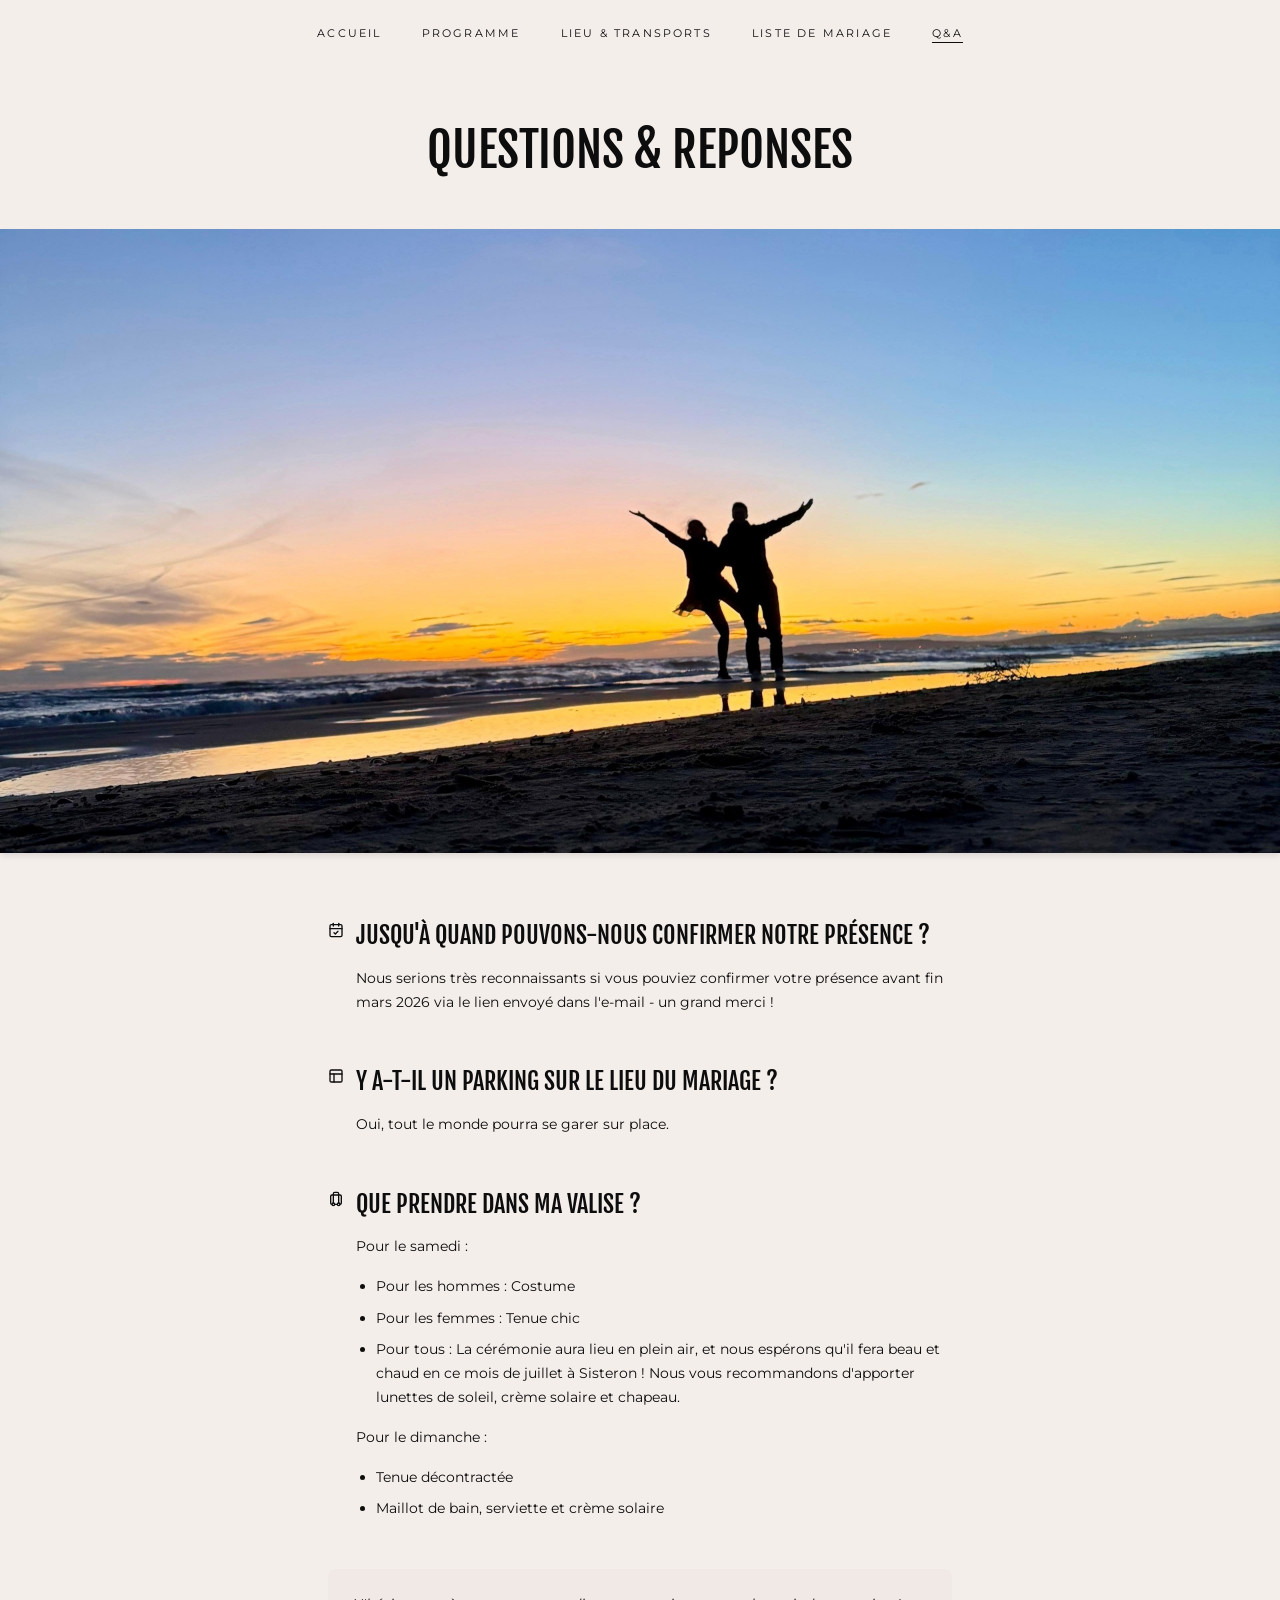
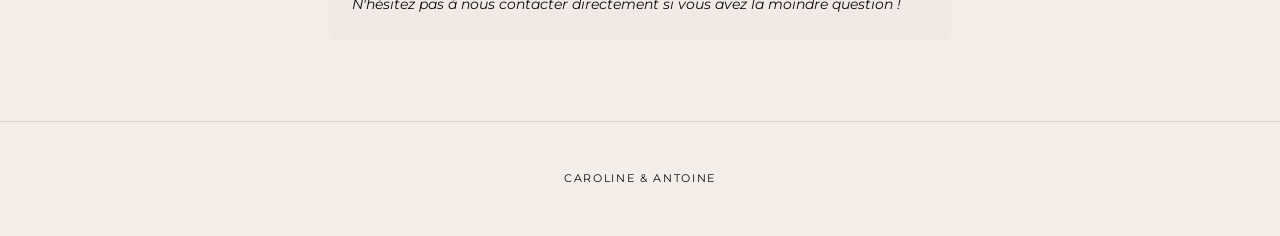
==== faq.html @ 9a9348da "first commit" ====
<!DOCTYPE html>
<html lang="fr">
<head>
  <meta charset="UTF-8">
  <meta name="viewport" content="width=device-width, initial-scale=1.0">
  <title>Q&A - Mariage Caroline & Antoine</title>
  <meta name="description" content="Questions frequentes - Mariage de Caroline & Antoine">
  <link rel="preconnect" href="https://fonts.googleapis.com">
  <link rel="preconnect" href="https://fonts.gstatic.com" crossorigin>
  <link href="https://fonts.googleapis.com/css2?family=Fjalla+One&family=Montserrat:wght@300;400;500&display=swap" rel="stylesheet">
  <link rel="stylesheet" href="styles.css">
</head>
<body>
  <!-- Navigation -->
  <nav class="nav">
    <div class="nav-container">
      <button class="nav-toggle" aria-label="Menu">
        <svg xmlns="http://www.w3.org/2000/svg" width="24" height="24" viewBox="0 0 24 24" fill="none" stroke="currentColor" stroke-width="2" stroke-linecap="round" stroke-linejoin="round">
          <line x1="4" x2="20" y1="12" y2="12"></line>
          <line x1="4" x2="20" y1="6" y2="6"></line>
          <line x1="4" x2="20" y1="18" y2="18"></line>
        </svg>
      </button>
      <ul class="nav-links">
        <li><a href="index.html">Accueil</a></li>
        <li><a href="programme.html">Programme</a></li>
        <li><a href="transports.html">Lieu & Transports</a></li>
        <li><a href="liste-de-mariage.html">Liste de mariage</a></li>
        <li><a href="faq.html" class="active">Q&A</a></li>
      </ul>
    </div>
  </nav>

  <!-- Page Content -->
  <main class="page">
    <h1 class="page-title">Questions & Reponses</h1>
    
    <img src="images/faq-photo.jpg" alt="Caroline & Antoine" class="page-hero-image">
    
    <div class="container">

      <div class="faq-section">
        
        <!-- Question 1 -->
        <div class="faq-item">
          <div class="faq-question">
            <span class="faq-question-icon">
              <svg xmlns="http://www.w3.org/2000/svg" width="16" height="16" viewBox="0 0 24 24" fill="none" stroke="currentColor" stroke-width="2" stroke-linecap="round" stroke-linejoin="round">
                <path d="M8 2v4"></path>
                <path d="M16 2v4"></path>
                <rect width="18" height="18" x="3" y="4" rx="2"></rect>
                <path d="M3 10h18"></path>
                <path d="m9 16 2 2 4-4"></path>
              </svg>
            </span>
            <h3>Jusqu'à quand pouvons-nous confirmer notre présence ?</h3>
          </div>
          <div class="faq-answer">
            <p>Nous serions très reconnaissants si vous pouviez confirmer votre présence avant fin mars 2026 via le lien envoyé dans l'e-mail - un grand merci !</p>
          </div>
        </div>

        <!-- Question 2 -->
        <div class="faq-item">
          <div class="faq-question">
            <span class="faq-question-icon">
              <svg xmlns="http://www.w3.org/2000/svg" width="16" height="16" viewBox="0 0 24 24" fill="none" stroke="currentColor" stroke-width="2" stroke-linecap="round" stroke-linejoin="round">
                <rect width="18" height="18" x="3" y="3" rx="2"></rect>
                <path d="M3 9h18"></path>
                <path d="M9 21V9"></path>
              </svg>
            </span>
            <h3>Y a-t-il un parking sur le lieu du mariage ?</h3>
          </div>
          <div class="faq-answer">
            <p>Oui, tout le monde pourra se garer sur place.</p>
          </div>
        </div>

        <!-- Question 3 -->
        <div class="faq-item">
          <div class="faq-question">
            <span class="faq-question-icon">
              <svg xmlns="http://www.w3.org/2000/svg" width="16" height="16" viewBox="0 0 24 24" fill="none" stroke="currentColor" stroke-width="2" stroke-linecap="round" stroke-linejoin="round">
                <path d="M6 20h0a2 2 0 0 1-2-2V8a2 2 0 0 1 2-2h12a2 2 0 0 1 2 2v10a2 2 0 0 1-2 2h0"></path>
                <path d="M8 18V4a2 2 0 0 1 2-2h4a2 2 0 0 1 2 2v14"></path>
                <path d="M10 20h4"></path>
                <circle cx="16" cy="20" r="2"></circle>
                <circle cx="8" cy="20" r="2"></circle>
              </svg>
            </span>
            <h3>Que prendre dans ma valise ?</h3>
          </div>
          <div class="faq-answer">
            <p><span class="highlight">Pour le samedi :</span></p>
            <ul class="content-list">
              <li>Pour les hommes : Costume</li>
              <li>Pour les femmes : Tenue chic</li>
              <li>Pour tous : La cérémonie aura lieu en plein air, et nous espérons qu'il fera beau et chaud en ce mois de juillet à Sisteron ! Nous vous recommandons d'apporter lunettes de soleil, crème solaire et chapeau.</li>
            </ul>
            <p class="mt-4"><span class="highlight">Pour le dimanche :</span></p>
            <ul class="content-list">
              <li>Tenue décontractée</li>
              <li>Maillot de bain, serviette et crème solaire</li>
            </ul>
          </div>
        </div>

      </div>

      <div class="note-box">
        <p>N'hésitez pas à nous contacter directement si vous avez la moindre question !</p>
      </div>

    </div>
  </main>

  <!-- Footer -->
  <footer class="footer">
    <p>Caroline & Antoine</p>
  </footer>

  <script src="script.js"></script>
</body>
</html>
---- styles.css ----
/* Fonts import - exact fonts from original */
@import url('https://fonts.googleapis.com/css2?family=Fjalla+One&family=Montserrat:wght@300;400;500&display=swap');

/* Reset and base styles */
*, *::before, *::after {
  box-sizing: border-box;
  margin: 0;
  padding: 0;
}

:root {
  /* Exact color palette from original */
  --background: hsl(18, 30%, 94%);
  --foreground: hsl(0, 0%, 5%);
  --card: hsl(18, 25%, 96%);
  --card-foreground: hsl(0, 0%, 5%);
  --primary: hsl(0, 0%, 10%);
  --primary-foreground: hsl(40, 33%, 96%);
  --secondary: hsl(18, 20%, 90%);
  --secondary-foreground: hsl(0, 0%, 5%);
  --muted: hsl(18, 15%, 88%);
  --muted-foreground: hsl(0, 0%, 5%);
  --accent: hsl(150, 18%, 60%);
  --accent-foreground: hsl(25, 15%, 20%);
  --border: hsl(18, 15%, 84%);
  --ring: hsl(150, 18%, 60%);
  --radius: 0.5rem;
  
  /* Custom wedding colors */
  --champagne: hsl(35, 40%, 78%);
  --sage: hsl(150, 18%, 60%);
  --sage-light: hsl(150, 15%, 78%);
  --dusty-rose: hsl(350, 25%, 72%);
  --ivory: hsl(18, 30%, 94%);
  --bronze: hsl(25, 30%, 35%);
  --cream: hsl(18, 25%, 92%);
  --blush: hsl(350, 30%, 92%);
  --gold: hsl(38, 45%, 62%);
  --gold-light: hsl(38, 35%, 78%);
  --warm-brown: hsl(25, 15%, 25%);
  --terracotta: hsl(16, 30%, 58%);
  
  /* Fonts */
  --font-heading: 'Fjalla One', sans-serif;
  --font-body: 'Montserrat', sans-serif;
}

html {
  scroll-behavior: smooth;
}

body {
  font-family: var(--font-body);
  font-weight: 400;
  color: var(--foreground);
  background-color: var(--background);
  line-height: 1.6;
  -webkit-font-smoothing: antialiased;
}

/* Typography */
h1, h2, h3 {
  font-family: var(--font-heading);
  font-weight: 400;
  color: var(--foreground);
}

p {
  margin-bottom: 0;
}

a {
  color: var(--foreground);
  text-decoration: none;
  transition: all 0.3s ease;
}

/* Navigation - exact styling */
.nav {
  position: fixed;
  top: 0;
  left: 0;
  right: 0;
  z-index: 50;
  background: hsla(18, 30%, 94%, 0.9);
  backdrop-filter: blur(24px);
  -webkit-backdrop-filter: blur(24px);
}

.nav-container {
  max-width: 100%;
  margin: 0 auto;
  display: flex;
  align-items: center;
  justify-content: center;
  height: 4rem;
  padding: 0 1rem;
}

.nav-links {
  display: flex;
  align-items: center;
  gap: 2.5rem;
  list-style: none;
}

.nav-links a {
  font-family: var(--font-body);
  font-size: 11px;
  font-weight: 400;
  letter-spacing: 0.2em;
  text-transform: uppercase;
  color: var(--foreground);
  padding-bottom: 2px;
  border-bottom: 1px solid transparent;
  transition: border-color 0.3s ease;
}

.nav-links a:hover,
.nav-links a.active {
  border-bottom-color: var(--foreground);
}

.nav-toggle {
  display: none;
  position: absolute;
  right: 1rem;
  background: none;
  border: none;
  cursor: pointer;
  padding: 0.5rem;
  color: var(--foreground);
}

.nav-toggle svg {
  width: 24px;
  height: 24px;
}

/* Hero Section - exact layout */
.hero {
  min-height: 100vh;
  display: flex;
  flex-direction: column;
  align-items: center;
  justify-content: flex-start;
  padding-top: 8rem;
  background-color: var(--background);
}

.hero-content {
  display: flex;
  flex-direction: column;
  align-items: center;
  max-width: 42rem;
  padding: 0 1.5rem;
  text-align: center;
}

.hero h1 {
  font-family: var(--font-heading);
  font-size: 2.25rem;
  font-weight: 400;
  color: var(--foreground);
  margin-bottom: 2rem;
  line-height: 0.9;
  text-align: center;
}

.hero h1 .ampersand {
  font-size: 0.7em;
  display: inline;
  margin: 0 0.1em;
}

.hero-divider {
  width: 6rem;
  height: 1px;
  background: hsla(0, 0%, 5%, 0.2);
  margin: 0 auto 2rem;
}

.hero-subtitle {
  font-family: var(--font-heading);
  font-size: 1.875rem;
  font-weight: 400;
  color: var(--foreground);
  margin-bottom: 1.5rem;
  text-align: center;
  text-transform: uppercase;
}

.hero-info {
  font-family: var(--font-body);
  font-size: 11px;
  font-weight: 400;
  letter-spacing: 0.2em;
  text-transform: uppercase;
  text-align: center;
  margin-bottom: 2.5rem;
  line-height: 2;
}

.hero-image {
  width: 100vw;
  margin-bottom: 2.5rem;
  object-fit: cover;
  object-position: bottom;
  box-shadow: 0 10px 15px -3px rgba(0, 0, 0, 0.1);
}

/* Countdown - exact styling */
.countdown {
  padding: 2rem 0;
  background: var(--background);
}

.countdown-inner {
  display: flex;
  gap: 2rem;
  justify-content: center;
}

.countdown-item {
  display: flex;
  flex-direction: column;
  align-items: center;
}

.countdown-value {
  font-family: var(--font-heading);
  font-size: 1.875rem;
  font-weight: 400;
  color: var(--foreground);
  font-variant-numeric: tabular-nums;
  line-height: 1;
}

.countdown-label {
  font-family: var(--font-body);
  font-size: 9px;
  font-weight: 400;
  letter-spacing: 0.2em;
  text-transform: uppercase;
  color: var(--muted-foreground);
  margin-top: 0.5rem;
}

/* Page layout */
.page {
  padding-top: 7rem;
  padding-bottom: 5rem;
  min-height: 100vh;
  background: var(--background);
}

.container {
  max-width: 42rem;
  margin: 0 auto;
  padding: 0 1.5rem;
}

/* Page hero image */
.page-hero-image {
  width: 100vw;
  margin-bottom: 3.5rem;
  object-fit: cover;
  object-position: center;
  box-shadow: 0 4px 6px -1px rgba(0, 0, 0, 0.1);
}

/* Section headers */
.section-title {
  font-family: var(--font-heading);
  font-size: 2.25rem;
  font-weight: 400;
  color: var(--foreground);
  margin-bottom: 1rem;
  text-align: center;
  text-transform: uppercase;
}

.page-title {
  font-family: var(--font-heading);
  font-size: 2.5rem;
  font-weight: 400;
  color: var(--foreground);
  text-align: center;
  text-transform: uppercase;
  padding: 0 1.5rem;
  margin-bottom: 2.5rem;
}

@media (min-width: 768px) {
  .page-title {
    font-size: 3rem;
  }
}

.section-intro {
  color: var(--muted-foreground);
  font-size: 0.875rem;
  line-height: 1.7;
  margin-bottom: 2.5rem;
  max-width: 28rem;
  margin-left: auto;
  margin-right: auto;
  text-align: center;
}

/* Content sections */
.content-section {
  margin-bottom: 3rem;
}

.content-section-header {
  display: flex;
  align-items: flex-start;
  gap: 0.75rem;
  margin-bottom: 1rem;
}

.content-section-icon {
  margin-top: 0.25rem;
  flex-shrink: 0;
  color: var(--muted-foreground);
}

.content-section-icon svg {
  width: 1rem;
  height: 1rem;
}

.content-section h2 {
  font-family: var(--font-heading);
  font-size: 1.5rem;
  font-weight: 400;
  color: var(--foreground);
  text-transform: uppercase;
}

.content-section-body {
  margin-left: 2rem;
}

.content-section p {
  color: var(--muted-foreground);
  font-size: 0.875rem;
  line-height: 1.7;
  margin-bottom: 0.75rem;
}

.content-section p:last-child {
  margin-bottom: 0;
}

.content-section .highlight {
  color: var(--foreground);
  font-weight: 500;
}

/* Lists */
.content-list {
  list-style: disc;
  padding-left: 1.25rem;
  margin-top: 0.5rem;
  color: var(--muted-foreground);
  font-size: 0.875rem;
  line-height: 1.7;
}

.content-list li {
  margin-bottom: 0.5rem;
}

/* Links */
.text-link {
  color: var(--foreground);
  text-decoration: underline;
  text-underline-offset: 4px;
  text-decoration-color: var(--border);
  font-size: 0.875rem;
  transition: text-decoration-color 0.3s ease;
}

.text-link:hover {
  text-decoration-color: var(--foreground);
}

.cta-link {
  display: inline-flex;
  align-items: center;
  gap: 0.5rem;
  font-family: var(--font-body);
  font-size: 11px;
  font-weight: 400;
  letter-spacing: 0.2em;
  text-transform: uppercase;
  color: var(--foreground);
  border-bottom: 1px solid hsla(0, 0%, 5%, 0.3);
  padding-bottom: 0.25rem;
  transition: border-color 0.3s ease;
}

.cta-link:hover {
  border-color: var(--foreground);
}

/* Tags/badges */
.tag {
  display: inline-block;
  font-family: var(--font-body);
  font-size: 10px;
  font-weight: 400;
  letter-spacing: 0.15em;
  text-transform: uppercase;
  padding: 0.125rem 0.5rem;
  margin-bottom: 0.25rem;
}

.tag-recommended {
  display: inline-block;
  background: transparent;
  color: var(--foreground);
  border: 1px solid var(--foreground);
  border-radius: 3px;
  margin-left: 0;
  margin-top: 0.25rem;
  margin-bottom: 0.5rem;
  padding: 0.125rem 0.625rem;
}

.subtitle {
  display: block;
  font-family: var(--font-body);
  font-size: 10px;
  font-weight: 400;
  letter-spacing: 0.15em;
  text-transform: uppercase;
  color: var(--muted-foreground);
  font-style: italic;
  margin-bottom: 0.75rem;
}

/* Transport grid */
.transport-grid {
  display: grid;
  gap: 2rem;
}

@media (min-width: 640px) {
  .transport-grid {
    grid-template-columns: repeat(3, 1fr);
  }
}

.transport-option {
  display: flex;
  flex-direction: column;
}

.transport-option .content-list {
  margin-top: 1rem;
}

.tag-filled {
  display: inline-block;
  background: hsl(0, 0%, 45%);
  color: var(--background);
  font-family: var(--font-body);
  font-size: 10px;
  font-weight: 400;
  letter-spacing: 0.15em;
  text-transform: uppercase;
  padding: 0.375rem 0.75rem;
  border-radius: 3px;
  margin-bottom: 0.5rem;
  width: fit-content;
}

.tag-subtitle {
  display: block;
  font-family: var(--font-body);
  font-size: 10px;
  font-weight: 400;
  letter-spacing: 0.15em;
  text-transform: uppercase;
  color: var(--muted-foreground);
  font-style: italic;
  margin-bottom: 0.5rem;
}

/* FAQ Section */
.faq-section {
  margin-bottom: 3rem;
}

.faq-item {
  margin-bottom: 3rem;
}

.faq-question {
  display: flex;
  align-items: flex-start;
  gap: 0.75rem;
  margin-bottom: 0.75rem;
}

.faq-question-icon {
  margin-top: 0.25rem;
  flex-shrink: 0;
  color: var(--muted-foreground);
}

.faq-question-icon svg {
  width: 1rem;
  height: 1rem;
}

.faq-question h3 {
  font-family: var(--font-heading);
  font-size: 1.5rem;
  font-weight: 400;
  color: var(--foreground);
  text-transform: uppercase;
}

.faq-answer {
  margin-left: 1.75rem;
  color: var(--muted-foreground);
  font-size: 0.875rem;
  line-height: 1.7;
}

.faq-answer p {
  margin-bottom: 1rem;
}

.faq-answer p:last-child {
  margin-bottom: 0;
}

/* Liste de mariage */
.gift-intro {
  text-align: center;
  margin-bottom: 3rem;
}

.gift-intro h2 {
  font-family: var(--font-heading);
  font-size: 1.5rem;
  font-weight: 400;
  color: var(--foreground);
  margin-bottom: 1rem;
}

.gift-headline {
  font-family: var(--font-heading);
  font-size: 1.5rem;
  font-weight: 400;
  color: var(--foreground);
  margin-bottom: 1.5rem;
}

.gift-intro p {
  color: var(--muted-foreground);
  font-size: 0.875rem;
  line-height: 1.7;
  max-width: 28rem;
  margin: 0 auto 1.5rem;
}

/* Divider */
.divider {
  width: 6rem;
  height: 1px;
  background: hsla(0, 0%, 5%, 0.2);
  margin: 2rem auto;
}

/* Note box */
.note-box {
  background: var(--cream);
  padding: 1.5rem;
  border-radius: var(--radius);
  margin-top: 2rem;
  color: var(--muted-foreground);
  font-size: 0.875rem;
  line-height: 1.7;
  font-style: italic;
}

/* Footer */
.footer {
  background: var(--background);
  text-align: center;
  padding: 3rem 1.5rem;
  border-top: 1px solid var(--border);
}

.footer p {
  font-family: var(--font-body);
  font-size: 11px;
  letter-spacing: 0.15em;
  text-transform: uppercase;
  color: var(--muted-foreground);
}

/* Mobile Responsive */
@media (max-width: 768px) {
  .nav-links {
    display: none;
    position: absolute;
    top: 100%;
    left: 0;
    right: 0;
    background: hsla(18, 30%, 94%, 0.95);
    backdrop-filter: blur(24px);
    -webkit-backdrop-filter: blur(24px);
    flex-direction: column;
    padding: 2rem 0;
    gap: 1.25rem;
  }

  .nav-links.active {
    display: flex;
  }

  .nav-toggle {
    display: block;
  }

  .hero {
    padding-top: 8rem;
  }

  .hero h1 {
    font-size: 2.25rem;
  }

  .countdown-inner {
    gap: 2rem;
  }

  .countdown-value {
    font-size: 1.875rem;
  }
}

@media (min-width: 768px) {
  .hero {
    padding-top: 10rem;
  }

  .hero h1 {
    font-size: 3.75rem;
  }

  .hero-subtitle {
    font-size: 2.25rem;
  }

  .countdown-inner {
    gap: 3rem;
  }

  .countdown-value {
    font-size: 2.25rem;
  }
}

@media (min-width: 1024px) {
  .hero h1 {
    font-size: 4.5rem;
  }
}

/* Utilities */
.text-center {
  text-align: center;
}

.mt-2 {
  margin-top: 0.5rem;
}

.mt-4 {
  margin-top: 1rem;
}

.mt-8 {
  margin-top: 2rem;
}

.mb-4 {
  margin-bottom: 1rem;
}

.mb-8 {
  margin-bottom: 2rem;
}

.space-y-3 > * + * {
  margin-top: 0.75rem;
}

.space-y-4 > * + * {
  margin-top: 1rem;
}
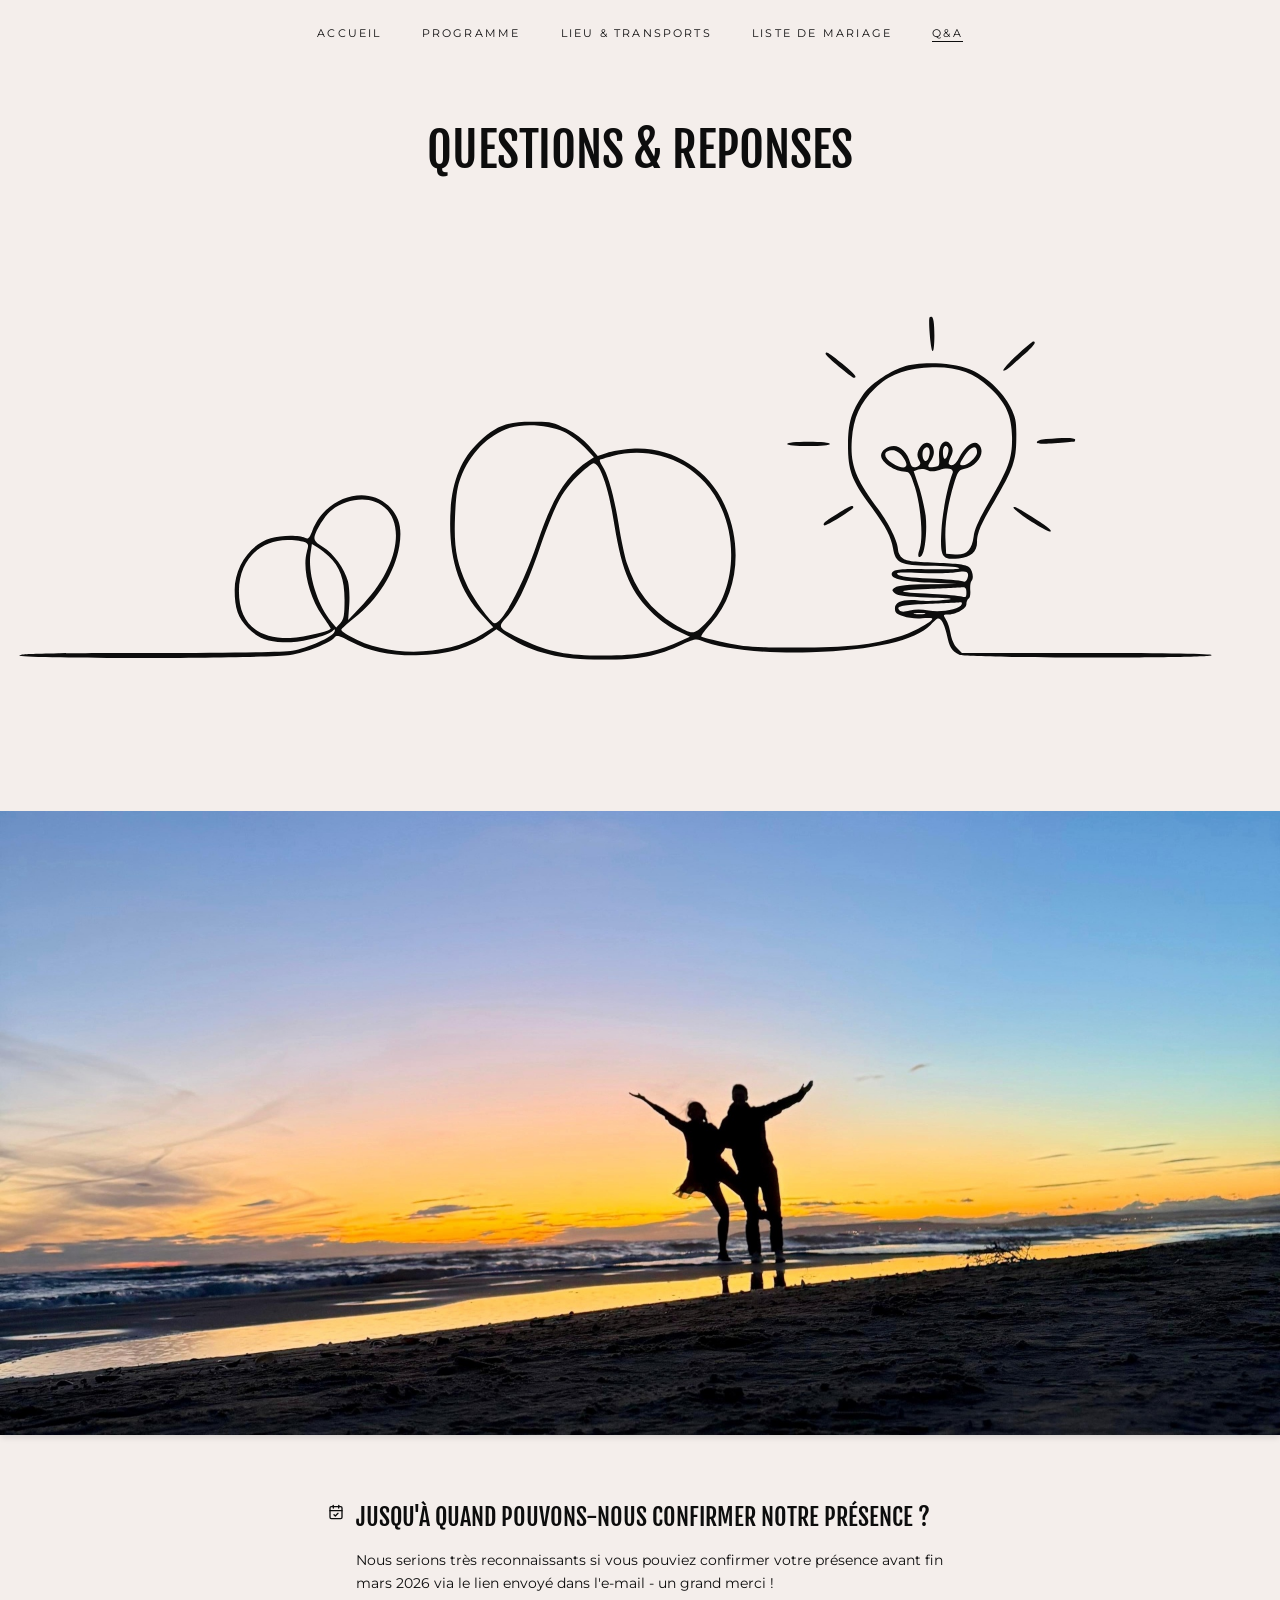
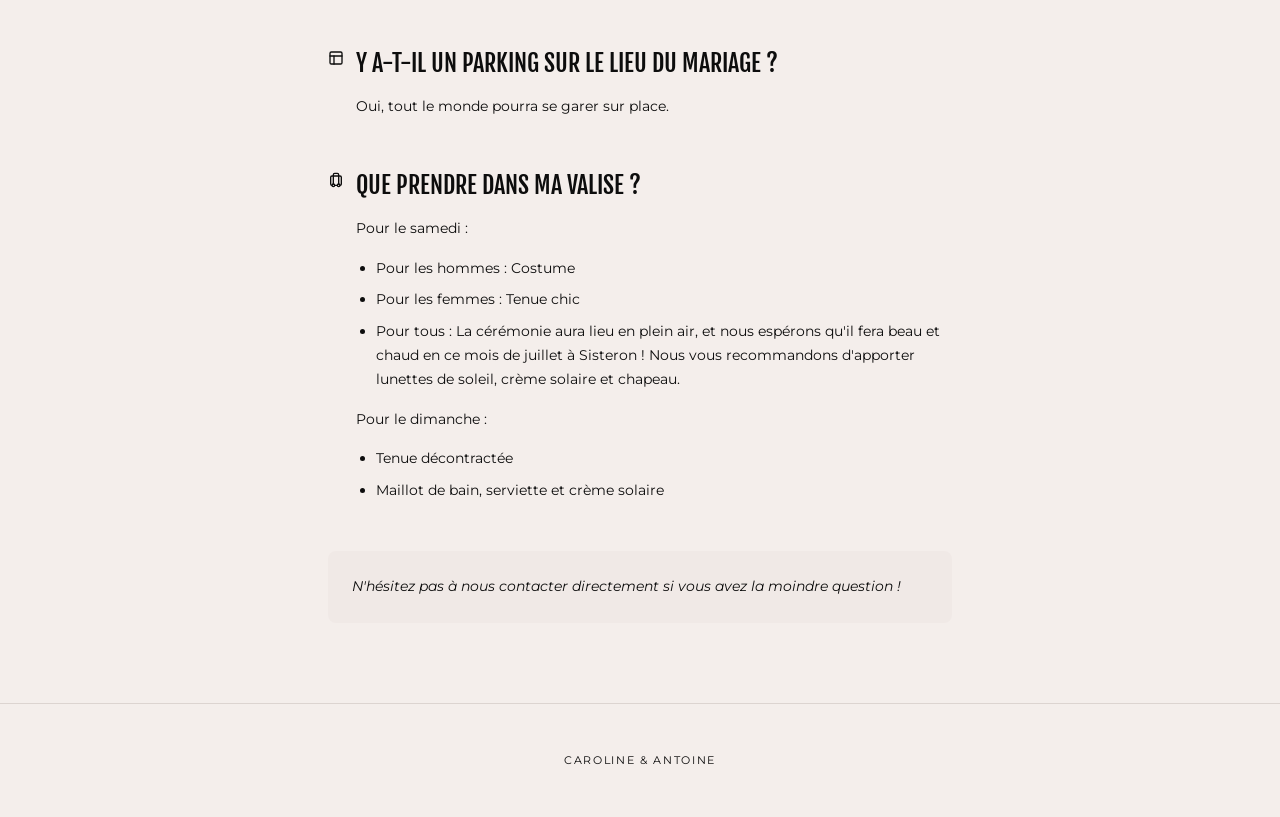
==== commit a7fb5c00: "Add decorative SVG illustrations to all pages with full-width reveal animation - Add custom SVG line" ====
--- a/faq.html
+++ b/faq.html
@@ -5,6 +5,7 @@
   <meta name="viewport" content="width=device-width, initial-scale=1.0">
   <title>Q&A - Mariage Caroline & Antoine</title>
   <meta name="description" content="Questions frequentes - Mariage de Caroline & Antoine">
+  <link rel="icon" type="image/svg+xml" href="favicon.svg">
   <link rel="preconnect" href="https://fonts.googleapis.com">
   <link rel="preconnect" href="https://fonts.gstatic.com" crossorigin>
   <link href="https://fonts.googleapis.com/css2?family=Fjalla+One&family=Montserrat:wght@300;400;500&display=swap" rel="stylesheet">
@@ -34,6 +35,22 @@
   <!-- Page Content -->
   <main class="page">
     <h1 class="page-title">Questions & Reponses</h1>
+    
+    <!-- Rings Line Animation -->
+    <div class="decorative-line-container">
+      <svg xmlns="http://www.w3.org/2000/svg" viewBox="0 0 600.000000 269.000000" preserveAspectRatio="none">
+        <g transform="translate(0.000000,269.000000) scale(0.100000,-0.100000)" fill="currentColor" stroke="none">
+          <path d="M4358 2164 c-8 -8 4 -148 13 -158 5 -6 9 24 9 71 0 73 -7 102 -22 87z"/>
+          <path d="M4765 1985 c-38 -35 -66 -67 -62 -71 4 -4 24 8 45 28 20 19 52 48 70 63 30 27 41 45 25 45 -5 -1 -39 -30 -78 -65z"/>
+          <path d="M3870 1992 c0 -9 123 -112 134 -112 18 0 -1 22 -58 68 -64 52 -76 59 -76 44z"/>
+          <path d="M4232 1931 c-70 -24 -154 -83 -186 -129 -56 -82 -70 -130 -71 -237 0 -120 17 -165 106 -286 70 -94 96 -144 105 -198 11 -69 36 -81 173 -82 64 0 125 -5 136 -10 13 -6 -35 -8 -137 -6 -148 4 -178 -1 -178 -25 0 -20 56 -33 175 -38 l130 -7 -136 -1 c-93 -1 -141 -6 -153 -15 -17 -12 -17 -14 0 -28 12 -10 55 -15 153 -19 124 -5 130 -6 72 -12 -35 -5 -86 -5 -115 -2 -71 7 -111 -6 -111 -37 0 -19 8 -27 40 -37 22 -8 61 -12 88 -9 26 2 47 1 47 -2 0 -14 -89 -63 -150 -82 -133 -41 -243 -53 -485 -53 -203 0 -242 2 -334 22 -58 13 -109 25 -113 28 -5 3 16 32 46 64 125 135 150 364 62 555 -79 171 -252 275 -436 262 -41 -3 -94 -12 -116 -19 l-42 -15 -41 48 c-27 31 -64 59 -108 81 -63 31 -75 33 -163 32 -115 0 -165 -19 -244 -94 -94 -89 -136 -207 -136 -385 0 -181 48 -317 150 -428 l52 -56 -48 -31 c-168 -106 -448 -113 -621 -13 -24 13 -43 27 -43 32 0 4 27 29 59 54 112 86 192 215 213 339 14 85 -1 141 -52 189 -106 101 -297 38 -356 -118 -14 -36 -19 -41 -35 -33 -24 14 -113 13 -160 -2 -96 -28 -169 -134 -169 -243 0 -87 16 -131 63 -179 49 -49 99 -66 189 -66 64 0 178 29 207 53 11 10 13 9 9 -3 -8 -24 -128 -78 -198 -89 -40 -7 -300 -11 -672 -11 -480 0 -608 -3 -608 -12 0 -17 1157 -14 1270 3 74 11 186 55 209 83 9 11 22 8 74 -20 87 -46 180 -66 307 -65 145 1 257 34 350 103 l27 19 45 -30 c118 -80 258 -114 458 -113 163 0 257 19 367 72 49 24 66 28 85 20 98 -41 306 -64 518 -57 294 10 492 55 562 128 33 35 37 36 51 21 8 -9 20 -41 26 -70 12 -56 21 -71 58 -90 28 -16 1183 -17 1183 -2 0 7 -202 10 -585 10 l-586 0 -23 23 c-13 13 -26 42 -30 67 -4 25 -14 55 -22 67 -13 21 -13 23 6 23 39 0 90 28 90 49 0 11 5 23 11 26 6 4 9 22 7 40 -1 19 1 37 5 41 13 13 7 51 -10 66 -14 12 -52 17 -156 21 -113 4 -141 8 -157 22 -11 10 -20 26 -20 36 0 39 -41 123 -92 192 -109 146 -133 209 -125 328 7 101 39 173 108 239 67 64 137 91 251 98 126 7 207 -20 286 -93 77 -71 105 -132 106 -235 1 -96 -16 -144 -104 -295 -50 -86 -72 -134 -76 -169 -9 -65 -33 -88 -87 -84 l-42 3 -3 65 c-4 73 10 164 39 261 17 58 23 67 47 72 67 13 107 84 67 117 -21 18 -63 -13 -88 -63 -17 -34 -35 -45 -49 -31 -3 3 1 18 9 34 11 22 11 34 3 50 -25 46 -63 12 -58 -52 3 -40 1 -43 -24 -46 -32 -4 -34 0 -12 33 33 50 -12 109 -48 65 -20 -25 -23 -47 -8 -70 6 -9 5 -17 -3 -22 -21 -14 -35 -9 -41 15 -10 42 -45 77 -76 77 -30 0 -60 -22 -60 -44 0 -32 66 -76 114 -76 19 0 26 -11 46 -77 27 -89 38 -235 21 -285 -12 -33 -7 -48 9 -32 16 16 27 120 19 187 -5 36 -19 98 -32 137 l-24 72 21 8 c12 4 31 3 44 -3 16 -8 32 -7 56 1 39 14 70 6 61 -16 -24 -62 -47 -183 -52 -267 -7 -125 2 -140 81 -132 57 5 86 31 86 77 0 42 18 85 80 189 90 153 103 192 104 296 1 79 -2 97 -27 147 -36 73 -119 150 -195 179 -80 31 -235 36 -310 10z m-1589 -304 c30 -15 74 -48 98 -74 l43 -46 -25 -16 c-103 -67 -169 -172 -239 -381 -65 -195 -163 -380 -201 -380 -17 0 -101 115 -130 178 -49 104 -62 180 -56 322 4 93 10 139 26 180 44 116 129 202 232 236 69 22 185 13 252 -19z m1713 -111 c-3 -14 -10 -26 -16 -26 -15 0 -22 40 -9 56 17 21 33 2 25 -30z m88 36 c7 -12 -5 -52 -15 -52 -5 0 -9 14 -9 30 0 28 13 40 24 22z m136 -22 c0 -20 -44 -60 -66 -60 -18 0 -18 5 3 38 32 52 63 63 63 22z m-351 -16 c41 -53 15 -72 -46 -34 -46 28 -44 60 3 60 12 0 32 -12 43 -26z m-1134 1 c85 -22 150 -61 208 -125 165 -180 166 -499 2 -663 -55 -53 -56 -53 -144 -2 -109 64 -182 159 -224 290 -9 28 -26 108 -37 178 -21 130 -49 233 -77 275 -8 13 -13 25 -11 28 2 2 29 10 59 18 71 19 151 20 224 1z m-282 -67 c29 -64 45 -125 67 -258 37 -225 78 -318 185 -419 30 -29 81 -64 112 -78 l57 -27 -60 -27 c-103 -46 -194 -62 -349 -61 -167 0 -255 17 -370 72 -125 60 -124 59 -81 106 48 52 96 152 156 325 71 202 102 263 176 337 34 34 69 62 77 62 8 0 22 -15 30 -32z m-1056 -149 c151 -57 126 -288 -53 -478 l-72 -76 5 70 c3 39 0 88 -6 111 -16 60 -67 130 -117 161 -36 23 -43 32 -39 51 7 29 46 91 72 115 56 50 147 70 210 46z m-333 -188 c23 -9 24 -12 14 -47 -21 -77 11 -211 72 -298 22 -31 40 -59 40 -61 0 -13 -141 -45 -201 -45 -150 0 -229 76 -229 220 0 140 94 239 227 240 28 0 63 -4 77 -9z m117 -68 c52 -48 74 -109 74 -204 0 -72 -3 -91 -19 -108 l-20 -22 -23 28 c-65 77 -110 224 -98 316 l7 48 27 -17 c14 -9 38 -27 52 -41z m2994 -103 c-5 -15 -12 -19 -23 -14 -10 4 -79 10 -154 13 -93 4 -141 10 -150 19 -11 11 8 12 107 7 66 -3 140 -2 165 3 51 10 65 3 55 -28z m-5 -66 c0 -23 -3 -25 -22 -19 -13 4 -75 9 -138 12 -175 6 -184 17 -20 23 80 3 153 7 163 8 12 1 17 -5 17 -24z m-22 -56 c-8 -23 -98 -40 -155 -29 -34 7 -63 7 -88 0 -26 -7 -41 -7 -48 0 -20 20 5 26 141 32 75 3 141 6 145 7 5 1 7 -4 5 -10z m-175 -45 c-13 -2 -33 -2 -45 0 -13 2 -3 4 22 4 25 0 35 -2 23 -4z"/>
+          <path d="M4903 1593 c-24 -2 -43 -9 -43 -15 0 -7 26 -9 83 -5 45 4 85 7 90 7 4 0 7 5 7 10 0 10 -49 11 -137 3z"/>
+          <path d="M3690 1570 c0 -6 40 -10 100 -10 60 0 100 4 100 10 0 6 -40 10 -100 10 -60 0 -100 -4 -100 -10z"/>
+          <path d="M3924 1242 c-57 -34 -72 -48 -59 -54 8 -4 135 75 135 84 0 14 -14 9 -76 -30z"/>
+          <path d="M4751 1271 c7 -19 167 -122 174 -111 5 8 -29 32 -139 100 -22 13 -37 18 -35 11z"/>
+        </g>
+      </svg>
+    </div>
     
     <img src="images/faq-photo.jpg" alt="Caroline & Antoine" class="page-hero-image">
     
--- a/styles.css
+++ b/styles.css
@@ -56,6 +56,10 @@
   background-color: var(--background);
   line-height: 1.6;
   -webkit-font-smoothing: antialiased;
+  /* Subtle paper texture */
+  background-image: url("data:image/svg+xml,%3Csvg viewBox='0 0 200 200' xmlns='http://www.w3.org/2000/svg'%3E%3Cfilter id='noiseFilter'%3E%3CfeTurbulence type='fractalNoise' baseFrequency='0.9' numOctaves='4' stitchTiles='stitch'/%3E%3C/filter%3E%3Crect width='100%25' height='100%25' filter='url(%23noiseFilter)'/%3E%3C/svg%3E");
+  background-blend-mode: overlay;
+  background-size: 200px 200px;
 }
 
 /* Typography */
@@ -288,7 +292,7 @@
   text-align: center;
   text-transform: uppercase;
   padding: 0 1.5rem;
-  margin-bottom: 2.5rem;
+  margin-bottom: 1rem;
 }
 
 @media (min-width: 768px) {
@@ -556,13 +560,20 @@
 
 .gift-headline {
   font-family: var(--font-heading);
-  font-size: 1.5rem;
+  font-size: 1.75rem;
   font-weight: 400;
   color: var(--foreground);
   margin-bottom: 1.5rem;
-}
-
-.gift-intro p {
+  line-height: 1.2;
+}
+
+@media (max-width: 768px) {
+  .gift-headline {
+    font-size: 1.25rem;
+  }
+}
+
+.gift-intro p:not(.gift-headline) {
   color: var(--muted-foreground);
   font-size: 0.875rem;
   line-height: 1.7;
@@ -596,6 +607,21 @@
   text-align: center;
   padding: 3rem 1.5rem;
   border-top: 1px solid var(--border);
+}
+
+.footer-monogram {
+  margin-bottom: 1rem;
+  color: var(--muted-foreground);
+  opacity: 0.8;
+  transition: opacity 0.3s ease;
+}
+
+.footer-monogram:hover {
+  opacity: 1;
+}
+
+.footer-monogram svg {
+  display: inline-block;
 }
 
 .footer p {
@@ -707,3 +733,324 @@
 .space-y-4 > * + * {
   margin-top: 1rem;
 }
+
+/* ================================
+   ELEGANT ANIMATIONS & EFFECTS
+   ================================ */
+
+/* Scroll Reveal Animation */
+.reveal-on-scroll {
+  opacity: 0;
+  transform: translateY(30px);
+  transition: opacity 0.8s ease, transform 0.8s ease;
+}
+
+.reveal-on-scroll.revealed {
+  opacity: 1;
+  transform: translateY(0);
+}
+
+/* Staggered reveal for transport options */
+.transport-option.reveal-on-scroll:nth-child(1) { transition-delay: 0s; }
+.transport-option.reveal-on-scroll:nth-child(2) { transition-delay: 0.15s; }
+.transport-option.reveal-on-scroll:nth-child(3) { transition-delay: 0.3s; }
+
+/* Animated Countdown */
+.countdown-value {
+  transition: transform 0.2s ease, opacity 0.2s ease;
+}
+
+/* Hover Micro-interactions */
+.nav-links a {
+  position: relative;
+  overflow: hidden;
+}
+
+.nav-links a::after {
+  content: '';
+  position: absolute;
+  bottom: 0;
+  left: 0;
+  width: 100%;
+  height: 1px;
+  background: var(--foreground);
+  transform: scaleX(0);
+  transform-origin: right;
+  transition: transform 0.4s cubic-bezier(0.4, 0, 0.2, 1);
+}
+
+.nav-links a:hover::after,
+.nav-links a.active::after {
+  transform: scaleX(1);
+  transform-origin: left;
+}
+
+.nav-links a:hover,
+.nav-links a.active {
+  border-bottom-color: transparent;
+}
+
+/* CTA Link hover effect */
+.cta-link {
+  position: relative;
+  transition: all 0.3s ease;
+}
+
+.cta-link:hover {
+  letter-spacing: 0.25em;
+}
+
+.cta-link svg {
+  transition: transform 0.3s ease;
+}
+
+.cta-link:hover svg {
+  transform: translate(3px, -3px);
+}
+
+/* Text link elegant underline */
+.text-link {
+  position: relative;
+  text-decoration: none;
+  background-image: linear-gradient(var(--foreground), var(--foreground));
+  background-size: 0% 1px;
+  background-position: 0 100%;
+  background-repeat: no-repeat;
+  transition: background-size 0.4s ease;
+}
+
+.text-link:hover {
+  background-size: 100% 1px;
+}
+
+/* Custom Cursor for interactive elements */
+a, button, .cta-link, .nav-links a {
+  cursor: pointer;
+}
+
+/* Floating Petals */
+.petal-container {
+  position: absolute;
+  top: 0;
+  left: 0;
+  width: 100%;
+  height: 100%;
+  overflow: hidden;
+  pointer-events: none;
+  z-index: 1;
+}
+
+.petal {
+  position: absolute;
+  top: -20px;
+  color: var(--dusty-rose);
+  opacity: 0.4;
+  animation: floatDown linear forwards;
+  pointer-events: none;
+}
+
+@keyframes floatDown {
+  0% {
+    transform: translateY(0) rotate(0deg) translateX(0);
+    opacity: 0;
+  }
+  10% {
+    opacity: 0.4;
+  }
+  90% {
+    opacity: 0.4;
+  }
+  100% {
+    transform: translateY(100vh) rotate(360deg) translateX(50px);
+    opacity: 0;
+  }
+}
+
+/* Hero content above petals */
+.hero-content {
+  position: relative;
+  z-index: 2;
+}
+
+.hero-image {
+  position: relative;
+  z-index: 2;
+}
+
+.countdown {
+  position: relative;
+  z-index: 2;
+}
+
+/* Decorative Divider with ornament */
+.divider {
+  position: relative;
+  width: 100%;
+  height: 1px;
+  background: transparent;
+  margin: 2.5rem auto;
+  display: flex;
+  align-items: center;
+  justify-content: center;
+}
+
+.divider::before {
+  content: '✦';
+  font-size: 12px;
+  color: var(--muted-foreground);
+  opacity: 0.5;
+  background: var(--background);
+  padding: 0 1rem;
+}
+
+.divider::after {
+  content: '';
+  position: absolute;
+  top: 50%;
+  left: 0;
+  right: 0;
+  height: 1px;
+  background: linear-gradient(90deg, transparent, hsla(0, 0%, 5%, 0.15), transparent);
+  z-index: -1;
+}
+
+/* Hero divider special style */
+.hero-divider {
+  position: relative;
+  width: 6rem;
+  height: 1px;
+  background: transparent;
+  margin: 0 auto 2rem;
+}
+
+.hero-divider::before {
+  content: '';
+  position: absolute;
+  top: 0;
+  left: 0;
+  right: 0;
+  height: 1px;
+  background: linear-gradient(90deg, transparent, hsla(0, 0%, 5%, 0.3), transparent);
+}
+
+/* Page load animation */
+@keyframes fadeInUp {
+  from {
+    opacity: 0;
+    transform: translateY(20px);
+  }
+  to {
+    opacity: 1;
+    transform: translateY(0);
+  }
+}
+
+.hero-content {
+  animation: fadeInUp 1s ease forwards;
+}
+
+.page-title {
+  animation: fadeInUp 0.8s ease forwards;
+}
+
+.page-hero-image {
+  animation: fadeInUp 0.8s ease 0.2s forwards;
+  opacity: 0;
+}
+
+/* Image hover effect */
+.page-hero-image {
+  transition: transform 0.5s ease;
+}
+
+.page-hero-image:hover {
+  transform: scale(1.01);
+}
+
+/* Note box subtle animation */
+.note-box {
+  transition: transform 0.3s ease, box-shadow 0.3s ease;
+}
+
+.note-box:hover {
+  transform: translateY(-2px);
+  box-shadow: 0 4px 12px rgba(0, 0, 0, 0.05);
+}
+
+/* Mountain Line Animation */
+.mountain-line-container {
+  width: 100%;
+  max-width: 800px;
+  margin: 0 auto 2rem;
+  padding: 0 1.5rem;
+  overflow: hidden;
+  color: var(--muted-foreground);
+  opacity: 0.5;
+}
+
+.mountain-line-container svg {
+  width: 100%;
+  height: auto;
+  display: block;
+}
+
+.mountain-line {
+  stroke-dasharray: 3000;
+  stroke-dashoffset: 3000;
+  animation: drawLine 3s ease-out forwards;
+}
+
+@keyframes drawLine {
+  to {
+    stroke-dashoffset: 0;
+  }
+}
+
+/* Decorative Line (Champagne glasses) */
+.decorative-line-container {
+  width: 100vw;
+  margin: 0 0 2rem;
+  padding: 0;
+  overflow: hidden;
+  color: var(--foreground);
+}
+
+.decorative-line-container svg {
+  width: 100%;
+  height: auto;
+  display: block;
+}
+
+.decorative-line {
+  stroke-dasharray: 4000;
+  stroke-dashoffset: 4000;
+  animation: drawLine 3.5s ease-out forwards;
+}
+
+/* Champagne Glasses (Liste de mariage) */
+.champagne-glasses-container {
+  width: 100%;
+  max-width: 200px;
+  margin: 0 auto 1.5rem;
+  color: var(--muted-foreground);
+  opacity: 0.6;
+}
+
+.champagne-glasses-container svg {
+  width: 100%;
+  height: auto;
+  display: block;
+}
+
+/* Gift reveal animation */
+.decorative-line-container svg g {
+  clip-path: inset(0 100% 0 0);
+  animation: revealLeft 2.5s ease-out forwards;
+}
+
+@keyframes revealLeft {
+  to {
+    clip-path: inset(0 0 0 0);
+  }
+}
+
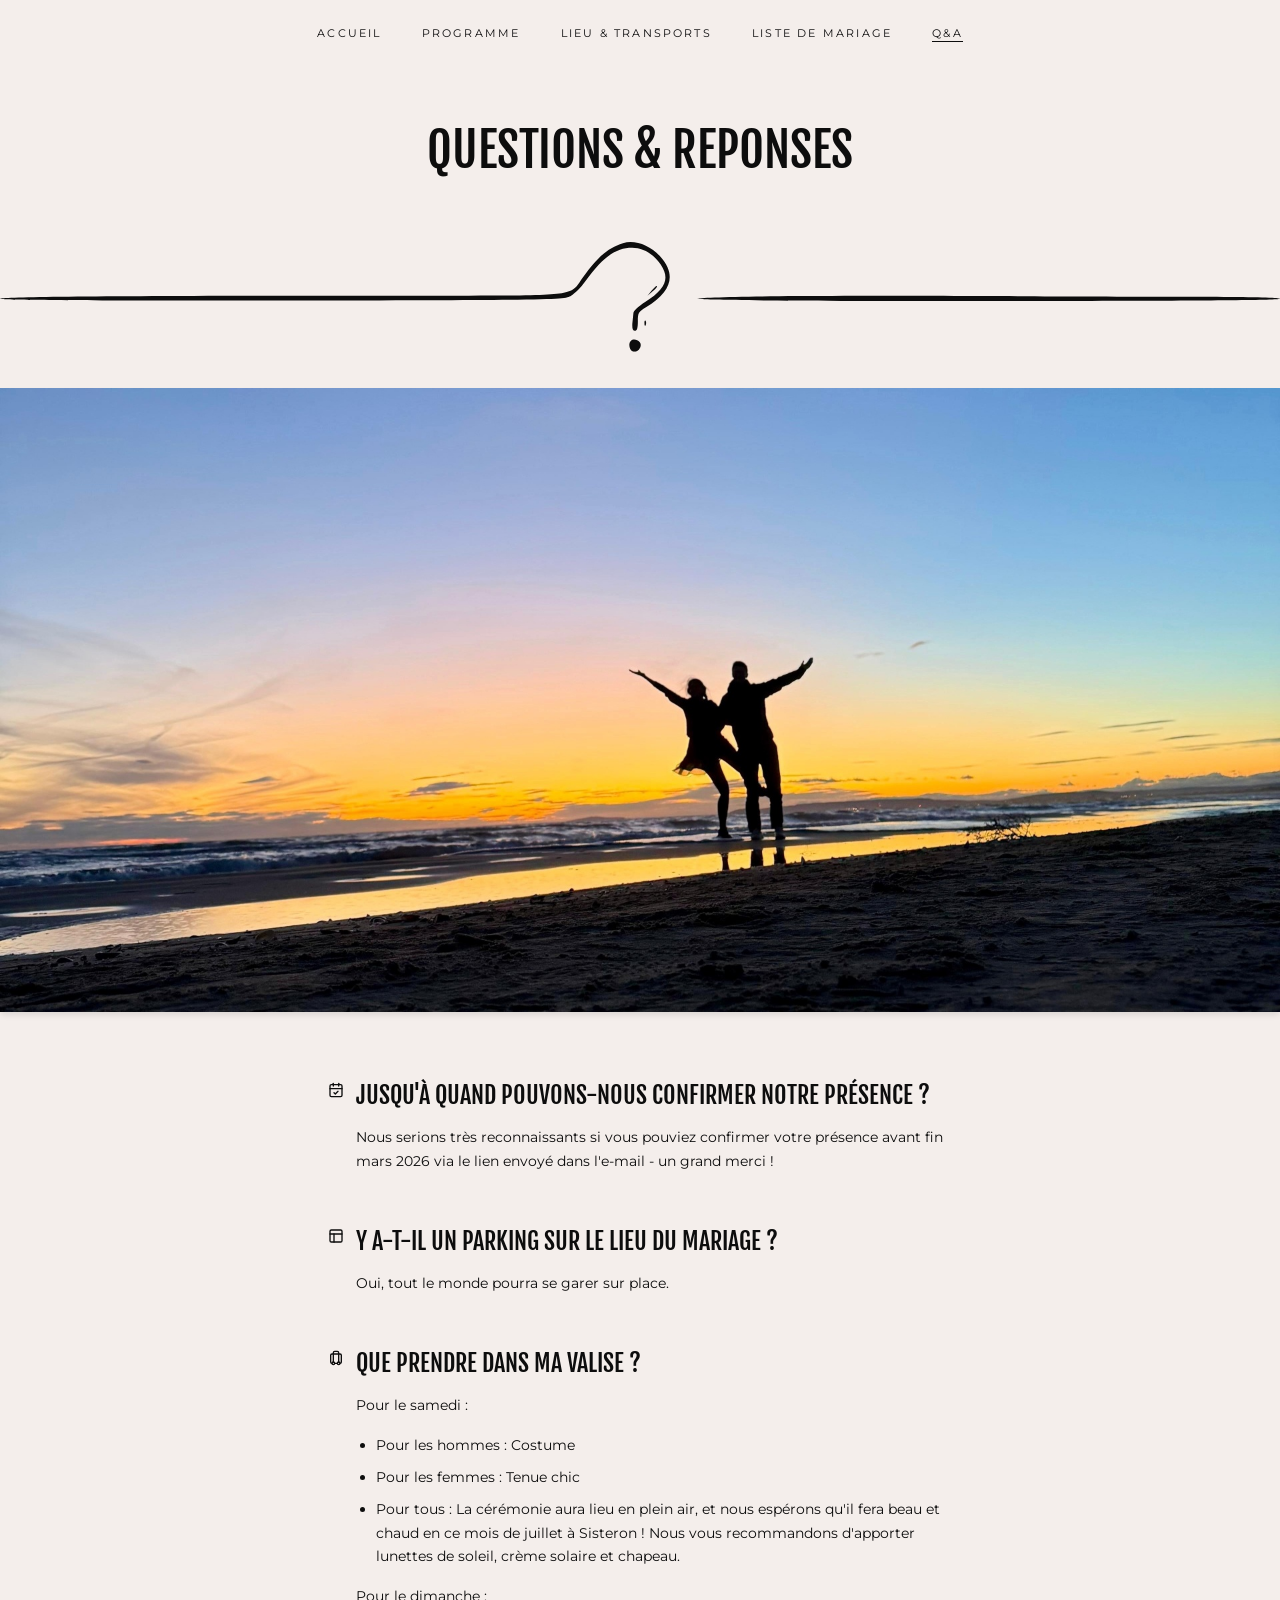
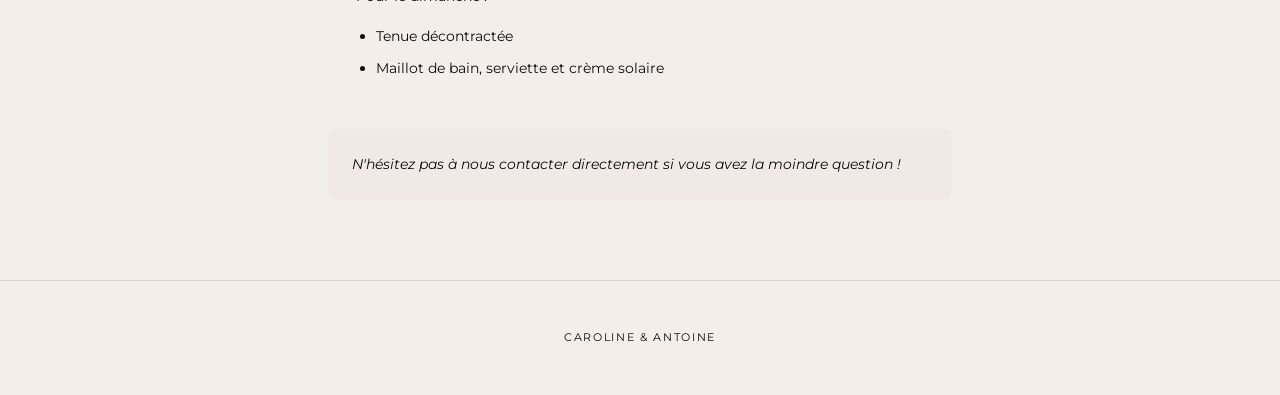
==== commit d0254390: "Update decorative SVG illustrations on all pages with new designs and consistent heights" ====
--- a/faq.html
+++ b/faq.html
@@ -38,16 +38,13 @@
     
     <!-- Rings Line Animation -->
     <div class="decorative-line-container">
-      <svg xmlns="http://www.w3.org/2000/svg" viewBox="0 0 600.000000 269.000000" preserveAspectRatio="none">
-        <g transform="translate(0.000000,269.000000) scale(0.100000,-0.100000)" fill="currentColor" stroke="none">
-          <path d="M4358 2164 c-8 -8 4 -148 13 -158 5 -6 9 24 9 71 0 73 -7 102 -22 87z"/>
-          <path d="M4765 1985 c-38 -35 -66 -67 -62 -71 4 -4 24 8 45 28 20 19 52 48 70 63 30 27 41 45 25 45 -5 -1 -39 -30 -78 -65z"/>
-          <path d="M3870 1992 c0 -9 123 -112 134 -112 18 0 -1 22 -58 68 -64 52 -76 59 -76 44z"/>
-          <path d="M4232 1931 c-70 -24 -154 -83 -186 -129 -56 -82 -70 -130 -71 -237 0 -120 17 -165 106 -286 70 -94 96 -144 105 -198 11 -69 36 -81 173 -82 64 0 125 -5 136 -10 13 -6 -35 -8 -137 -6 -148 4 -178 -1 -178 -25 0 -20 56 -33 175 -38 l130 -7 -136 -1 c-93 -1 -141 -6 -153 -15 -17 -12 -17 -14 0 -28 12 -10 55 -15 153 -19 124 -5 130 -6 72 -12 -35 -5 -86 -5 -115 -2 -71 7 -111 -6 -111 -37 0 -19 8 -27 40 -37 22 -8 61 -12 88 -9 26 2 47 1 47 -2 0 -14 -89 -63 -150 -82 -133 -41 -243 -53 -485 -53 -203 0 -242 2 -334 22 -58 13 -109 25 -113 28 -5 3 16 32 46 64 125 135 150 364 62 555 -79 171 -252 275 -436 262 -41 -3 -94 -12 -116 -19 l-42 -15 -41 48 c-27 31 -64 59 -108 81 -63 31 -75 33 -163 32 -115 0 -165 -19 -244 -94 -94 -89 -136 -207 -136 -385 0 -181 48 -317 150 -428 l52 -56 -48 -31 c-168 -106 -448 -113 -621 -13 -24 13 -43 27 -43 32 0 4 27 29 59 54 112 86 192 215 213 339 14 85 -1 141 -52 189 -106 101 -297 38 -356 -118 -14 -36 -19 -41 -35 -33 -24 14 -113 13 -160 -2 -96 -28 -169 -134 -169 -243 0 -87 16 -131 63 -179 49 -49 99 -66 189 -66 64 0 178 29 207 53 11 10 13 9 9 -3 -8 -24 -128 -78 -198 -89 -40 -7 -300 -11 -672 -11 -480 0 -608 -3 -608 -12 0 -17 1157 -14 1270 3 74 11 186 55 209 83 9 11 22 8 74 -20 87 -46 180 -66 307 -65 145 1 257 34 350 103 l27 19 45 -30 c118 -80 258 -114 458 -113 163 0 257 19 367 72 49 24 66 28 85 20 98 -41 306 -64 518 -57 294 10 492 55 562 128 33 35 37 36 51 21 8 -9 20 -41 26 -70 12 -56 21 -71 58 -90 28 -16 1183 -17 1183 -2 0 7 -202 10 -585 10 l-586 0 -23 23 c-13 13 -26 42 -30 67 -4 25 -14 55 -22 67 -13 21 -13 23 6 23 39 0 90 28 90 49 0 11 5 23 11 26 6 4 9 22 7 40 -1 19 1 37 5 41 13 13 7 51 -10 66 -14 12 -52 17 -156 21 -113 4 -141 8 -157 22 -11 10 -20 26 -20 36 0 39 -41 123 -92 192 -109 146 -133 209 -125 328 7 101 39 173 108 239 67 64 137 91 251 98 126 7 207 -20 286 -93 77 -71 105 -132 106 -235 1 -96 -16 -144 -104 -295 -50 -86 -72 -134 -76 -169 -9 -65 -33 -88 -87 -84 l-42 3 -3 65 c-4 73 10 164 39 261 17 58 23 67 47 72 67 13 107 84 67 117 -21 18 -63 -13 -88 -63 -17 -34 -35 -45 -49 -31 -3 3 1 18 9 34 11 22 11 34 3 50 -25 46 -63 12 -58 -52 3 -40 1 -43 -24 -46 -32 -4 -34 0 -12 33 33 50 -12 109 -48 65 -20 -25 -23 -47 -8 -70 6 -9 5 -17 -3 -22 -21 -14 -35 -9 -41 15 -10 42 -45 77 -76 77 -30 0 -60 -22 -60 -44 0 -32 66 -76 114 -76 19 0 26 -11 46 -77 27 -89 38 -235 21 -285 -12 -33 -7 -48 9 -32 16 16 27 120 19 187 -5 36 -19 98 -32 137 l-24 72 21 8 c12 4 31 3 44 -3 16 -8 32 -7 56 1 39 14 70 6 61 -16 -24 -62 -47 -183 -52 -267 -7 -125 2 -140 81 -132 57 5 86 31 86 77 0 42 18 85 80 189 90 153 103 192 104 296 1 79 -2 97 -27 147 -36 73 -119 150 -195 179 -80 31 -235 36 -310 10z m-1589 -304 c30 -15 74 -48 98 -74 l43 -46 -25 -16 c-103 -67 -169 -172 -239 -381 -65 -195 -163 -380 -201 -380 -17 0 -101 115 -130 178 -49 104 -62 180 -56 322 4 93 10 139 26 180 44 116 129 202 232 236 69 22 185 13 252 -19z m1713 -111 c-3 -14 -10 -26 -16 -26 -15 0 -22 40 -9 56 17 21 33 2 25 -30z m88 36 c7 -12 -5 -52 -15 -52 -5 0 -9 14 -9 30 0 28 13 40 24 22z m136 -22 c0 -20 -44 -60 -66 -60 -18 0 -18 5 3 38 32 52 63 63 63 22z m-351 -16 c41 -53 15 -72 -46 -34 -46 28 -44 60 3 60 12 0 32 -12 43 -26z m-1134 1 c85 -22 150 -61 208 -125 165 -180 166 -499 2 -663 -55 -53 -56 -53 -144 -2 -109 64 -182 159 -224 290 -9 28 -26 108 -37 178 -21 130 -49 233 -77 275 -8 13 -13 25 -11 28 2 2 29 10 59 18 71 19 151 20 224 1z m-282 -67 c29 -64 45 -125 67 -258 37 -225 78 -318 185 -419 30 -29 81 -64 112 -78 l57 -27 -60 -27 c-103 -46 -194 -62 -349 -61 -167 0 -255 17 -370 72 -125 60 -124 59 -81 106 48 52 96 152 156 325 71 202 102 263 176 337 34 34 69 62 77 62 8 0 22 -15 30 -32z m-1056 -149 c151 -57 126 -288 -53 -478 l-72 -76 5 70 c3 39 0 88 -6 111 -16 60 -67 130 -117 161 -36 23 -43 32 -39 51 7 29 46 91 72 115 56 50 147 70 210 46z m-333 -188 c23 -9 24 -12 14 -47 -21 -77 11 -211 72 -298 22 -31 40 -59 40 -61 0 -13 -141 -45 -201 -45 -150 0 -229 76 -229 220 0 140 94 239 227 240 28 0 63 -4 77 -9z m117 -68 c52 -48 74 -109 74 -204 0 -72 -3 -91 -19 -108 l-20 -22 -23 28 c-65 77 -110 224 -98 316 l7 48 27 -17 c14 -9 38 -27 52 -41z m2994 -103 c-5 -15 -12 -19 -23 -14 -10 4 -79 10 -154 13 -93 4 -141 10 -150 19 -11 11 8 12 107 7 66 -3 140 -2 165 3 51 10 65 3 55 -28z m-5 -66 c0 -23 -3 -25 -22 -19 -13 4 -75 9 -138 12 -175 6 -184 17 -20 23 80 3 153 7 163 8 12 1 17 -5 17 -24z m-22 -56 c-8 -23 -98 -40 -155 -29 -34 7 -63 7 -88 0 -26 -7 -41 -7 -48 0 -20 20 5 26 141 32 75 3 141 6 145 7 5 1 7 -4 5 -10z m-175 -45 c-13 -2 -33 -2 -45 0 -13 2 -3 4 22 4 25 0 35 -2 23 -4z"/>
-          <path d="M4903 1593 c-24 -2 -43 -9 -43 -15 0 -7 26 -9 83 -5 45 4 85 7 90 7 4 0 7 5 7 10 0 10 -49 11 -137 3z"/>
-          <path d="M3690 1570 c0 -6 40 -10 100 -10 60 0 100 4 100 10 0 6 -40 10 -100 10 -60 0 -100 -4 -100 -10z"/>
-          <path d="M3924 1242 c-57 -34 -72 -48 -59 -54 8 -4 135 75 135 84 0 14 -14 9 -76 -30z"/>
-          <path d="M4751 1271 c7 -19 167 -122 174 -111 5 8 -29 32 -139 100 -22 13 -37 18 -35 11z"/>
+      <svg xmlns="http://www.w3.org/2000/svg" viewBox="0 -5 600 71" preserveAspectRatio="none">
+        <g transform="translate(0.000000,71.000000) scale(0.100000,-0.100000)" fill="currentColor" stroke="none">
+          <path d="M2920 581 c-69 -21 -116 -62 -188 -161 -65 -92 -1 -85 -812 -85 -1359 0 -1920 -5 -1920 -15 0 -7 430 -9 1322 -8 1292 3 1324 3 1355 23 18 10 47 39 65 65 84 116 144 160 221 160 52 0 100 -29 134 -79 44 -65 24 -114 -73 -176 -30 -19 -55 -43 -55 -52 -1 -10 -3 -33 -5 -50 -1 -23 2 -33 12 -33 10 0 14 13 14 44 0 41 3 46 38 67 119 71 143 151 70 234 -49 56 -121 83 -178 66z"/>
+          <path d="M3054 358 l-19 -23 23 19 c12 11 22 21 22 23 0 8 -8 2 -26 -19z"/>
+          <path d="M3743 333 c-304 -2 -473 -7 -473 -13 0 -7 471 -10 1365 -10 903 0 1365 3 1365 10 0 7 -171 10 -492 10 -271 0 -673 2 -893 3 -220 2 -613 2 -872 0z"/>
+          <path d="M3021 204 c0 -11 3 -14 6 -6 3 7 2 16 -1 19 -3 4 -6 -2 -5 -13z"/>
+          <path d="M2957 123 c-13 -12 -7 -44 9 -50 23 -9 48 25 33 44 -12 14 -32 17 -42 6z"/>
         </g>
       </svg>
     </div>
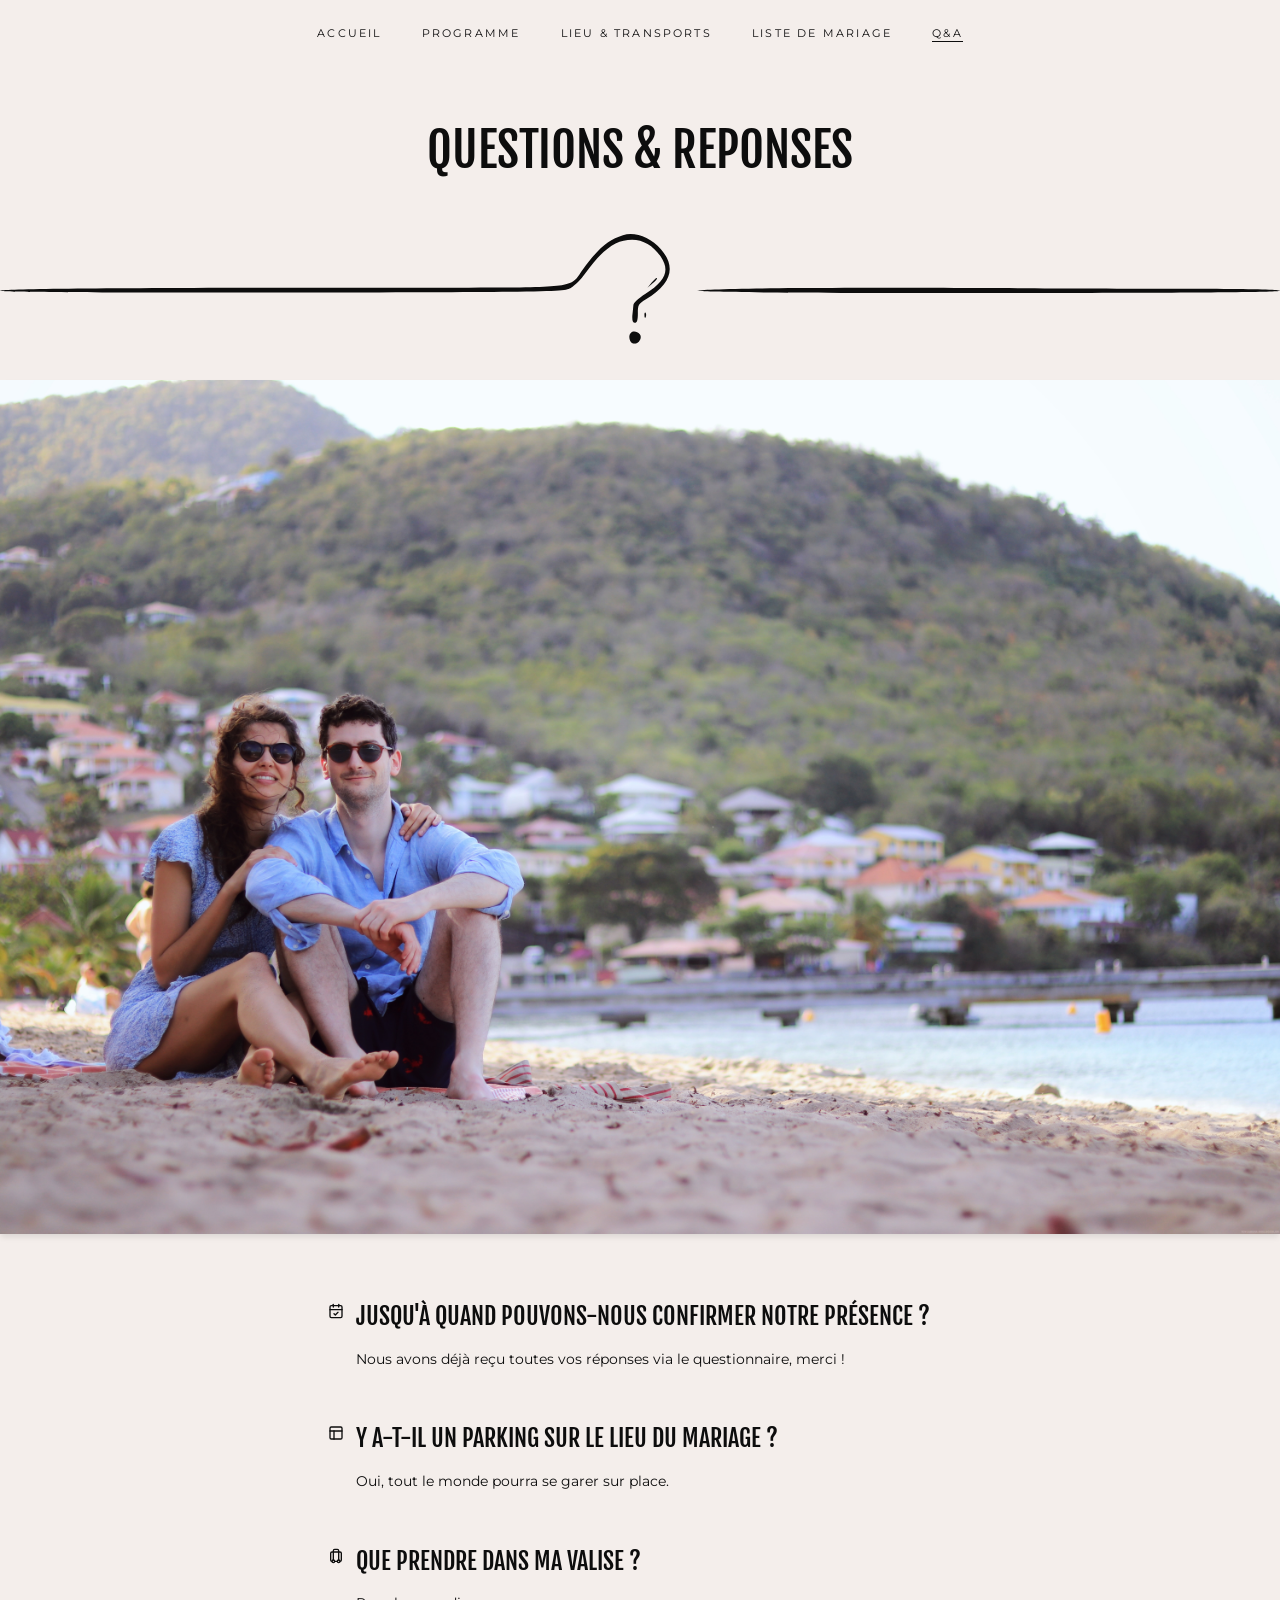
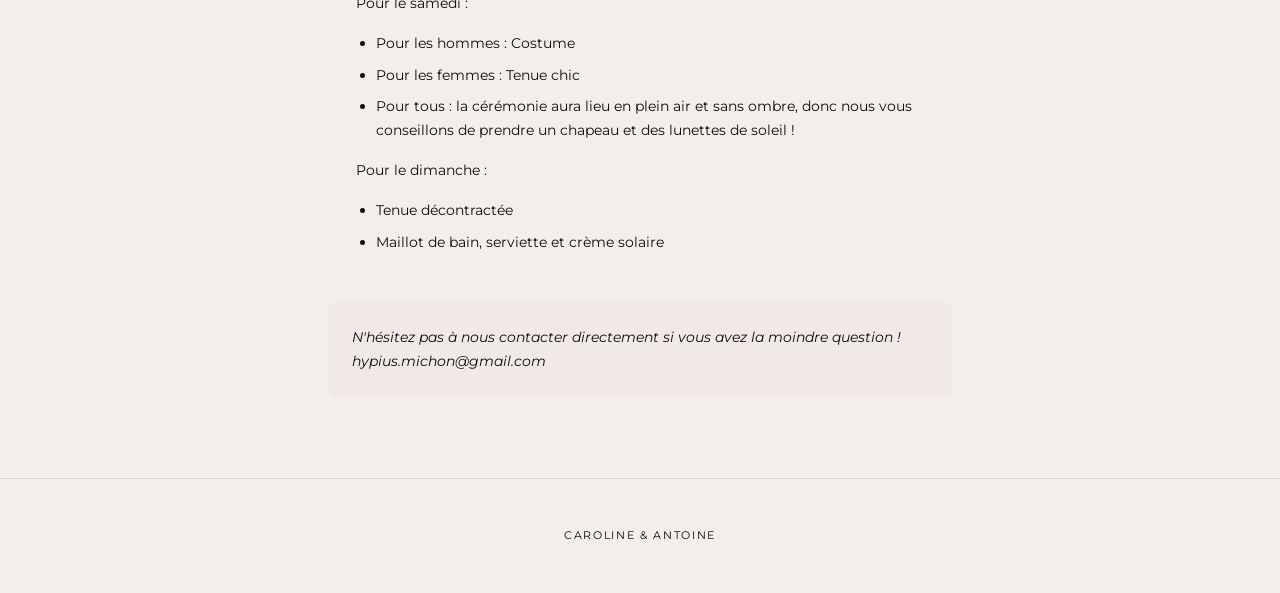
==== commit 215416a0: "Mise à jour du contenu du site mariage - transports: suppression de la note sur les billets TGV - fa" ====
--- a/faq.html
+++ b/faq.html
@@ -70,7 +70,7 @@
             <h3>Jusqu'à quand pouvons-nous confirmer notre présence ?</h3>
           </div>
           <div class="faq-answer">
-            <p>Nous serions très reconnaissants si vous pouviez confirmer votre présence avant fin mars 2026 via le lien envoyé dans l'e-mail - un grand merci !</p>
+            <p>Nous avons déjà reçu toutes vos réponses via le questionnaire, merci !</p>
           </div>
         </div>
 
@@ -110,7 +110,7 @@
             <ul class="content-list">
               <li>Pour les hommes : Costume</li>
               <li>Pour les femmes : Tenue chic</li>
-              <li>Pour tous : La cérémonie aura lieu en plein air, et nous espérons qu'il fera beau et chaud en ce mois de juillet à Sisteron ! Nous vous recommandons d'apporter lunettes de soleil, crème solaire et chapeau.</li>
+              <li>Pour tous : la cérémonie aura lieu en plein air et sans ombre, donc nous vous conseillons de prendre un chapeau et des lunettes de soleil !</li>
             </ul>
             <p class="mt-4"><span class="highlight">Pour le dimanche :</span></p>
             <ul class="content-list">
@@ -123,7 +123,7 @@
       </div>
 
       <div class="note-box">
-        <p>N'hésitez pas à nous contacter directement si vous avez la moindre question !</p>
+        <p>N'hésitez pas à nous contacter directement si vous avez la moindre question !<br>hypius.michon@gmail.com</p>
       </div>
 
     </div>
--- a/styles.css
+++ b/styles.css
@@ -292,7 +292,7 @@
   text-align: center;
   text-transform: uppercase;
   padding: 0 1.5rem;
-  margin-bottom: 1rem;
+  margin-bottom: 0.5rem;
 }
 
 @media (min-width: 768px) {
@@ -319,20 +319,19 @@
 
 .content-section-header {
   display: flex;
-  align-items: flex-start;
+  align-items: center;
   gap: 0.75rem;
   margin-bottom: 1rem;
 }
 
 .content-section-icon {
-  margin-top: 0.25rem;
   flex-shrink: 0;
   color: var(--muted-foreground);
 }
 
 .content-section-icon svg {
-  width: 1rem;
-  height: 1rem;
+  width: 1.5rem;
+  height: 1.5rem;
 }
 
 .content-section h2 {
@@ -573,12 +572,16 @@
   }
 }
 
-.gift-intro p:not(.gift-headline) {
+.gift-intro p:not(.gift-headline):not(.mt-8) {
   color: var(--muted-foreground);
   font-size: 0.875rem;
   line-height: 1.7;
   max-width: 28rem;
   margin: 0 auto 1.5rem;
+}
+
+.gift-text {
+  text-align: left !important;
 }
 
 /* Divider */
@@ -640,9 +643,7 @@
     top: 100%;
     left: 0;
     right: 0;
-    background: hsla(18, 30%, 94%, 0.95);
-    backdrop-filter: blur(24px);
-    -webkit-backdrop-filter: blur(24px);
+    background: var(--background);
     flex-direction: column;
     padding: 2rem 0;
     gap: 1.25rem;
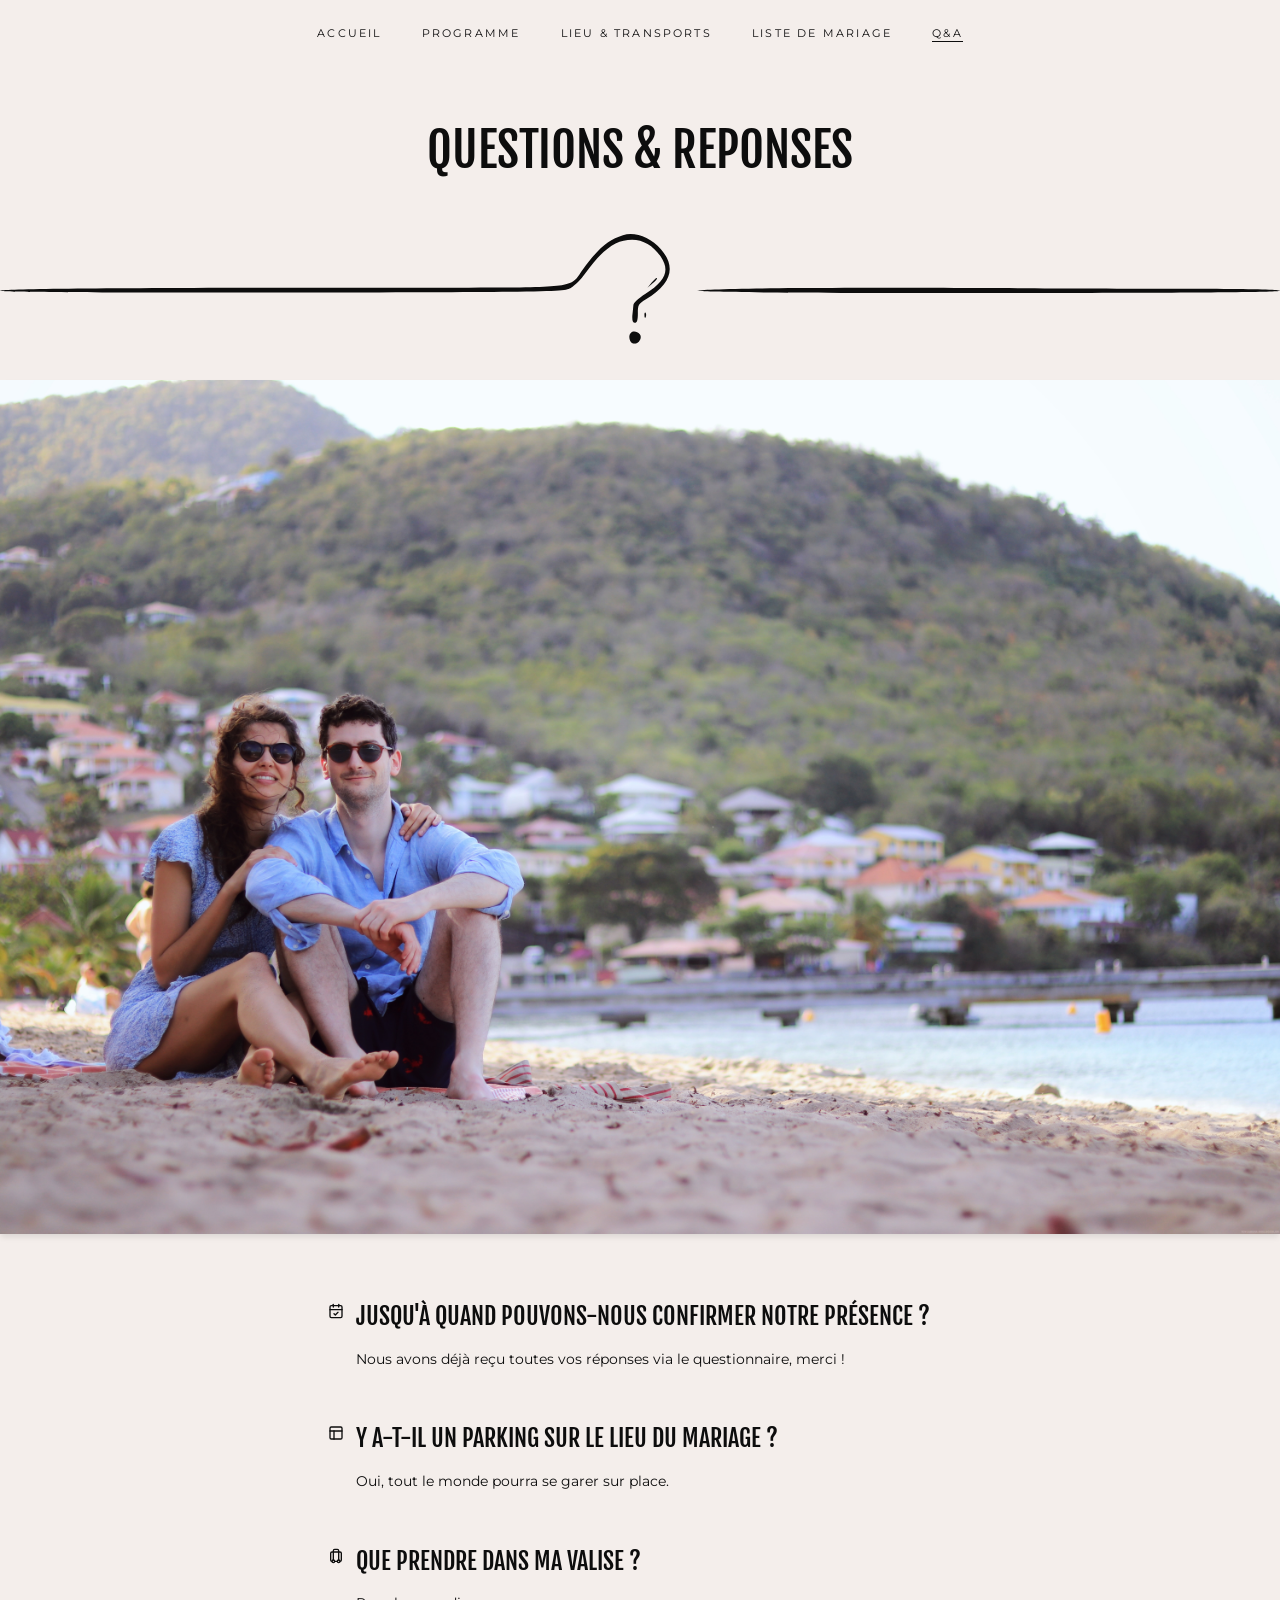
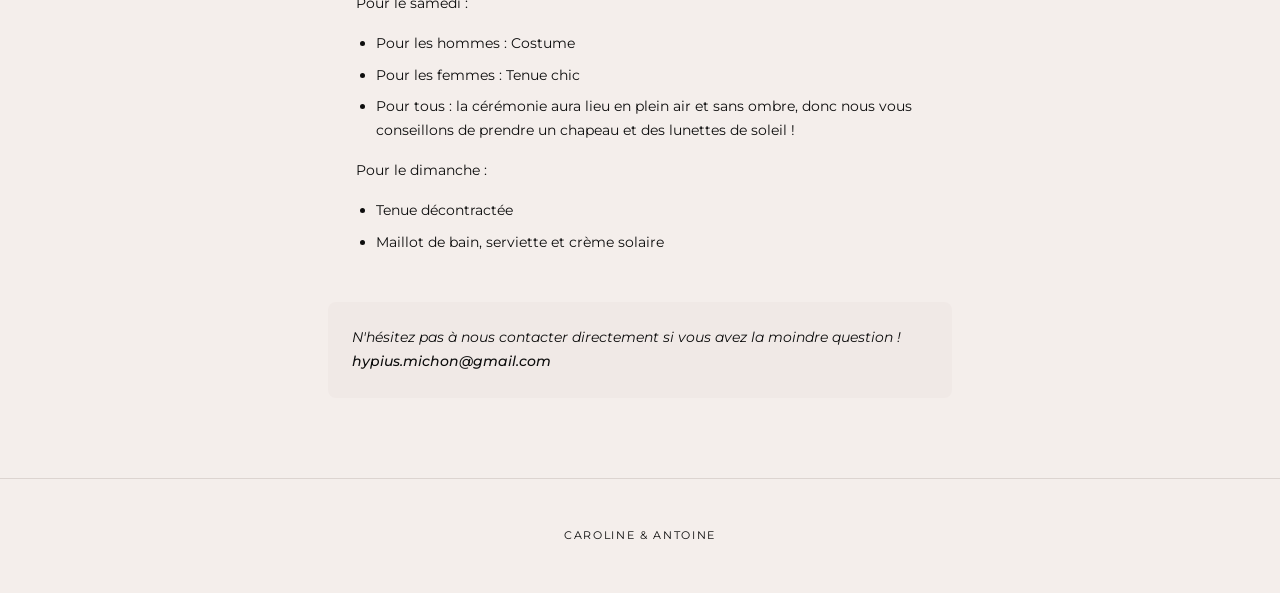
==== commit 0a1df5de: "Style email links: bold and visible" ====
--- a/faq.html
+++ b/faq.html
@@ -123,7 +123,7 @@
       </div>
 
       <div class="note-box">
-        <p>N'hésitez pas à nous contacter directement si vous avez la moindre question !<br>hypius.michon@gmail.com</p>
+        <p>N'hésitez pas à nous contacter directement si vous avez la moindre question !<br><a href="mailto:hypius.michon@gmail.com" style="font-weight: 500; color: var(--foreground);">hypius.michon@gmail.com</a></p>
       </div>
 
     </div>
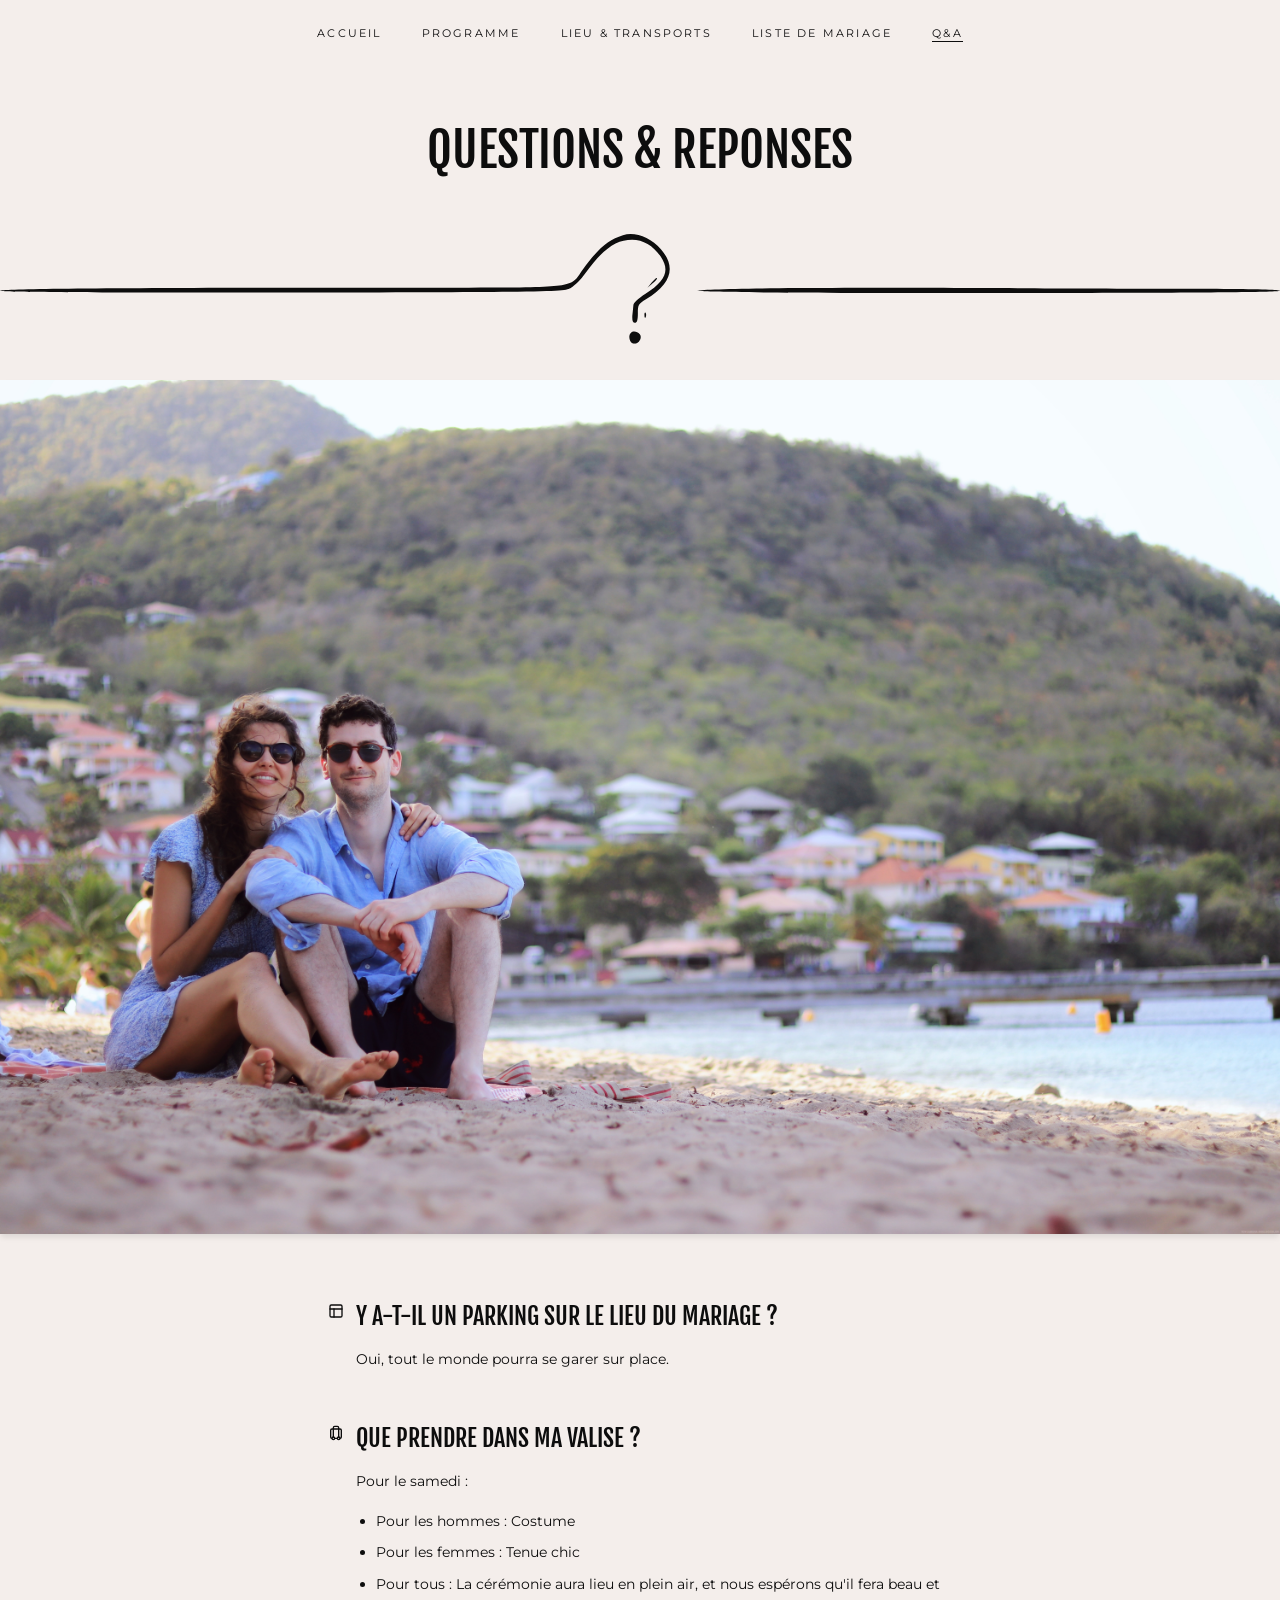
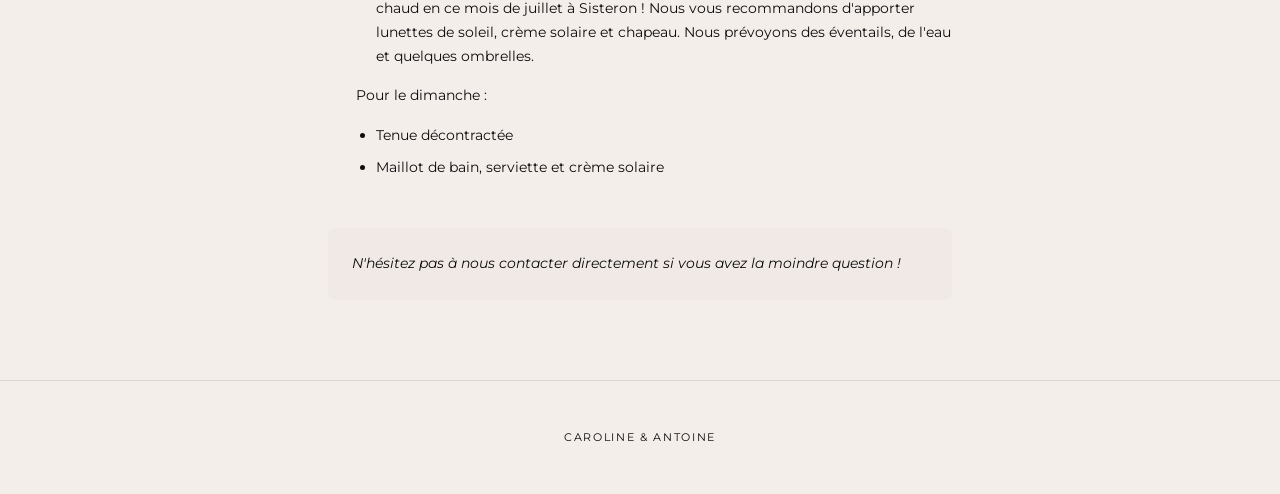
==== commit 99028c94: "Update programme with detailed weekend schedule - Rewrite programme page with full weekend timeline " ====
--- a/faq.html
+++ b/faq.html
@@ -55,25 +55,6 @@
 
       <div class="faq-section">
         
-        <!-- Question 1 -->
-        <div class="faq-item">
-          <div class="faq-question">
-            <span class="faq-question-icon">
-              <svg xmlns="http://www.w3.org/2000/svg" width="16" height="16" viewBox="0 0 24 24" fill="none" stroke="currentColor" stroke-width="2" stroke-linecap="round" stroke-linejoin="round">
-                <path d="M8 2v4"></path>
-                <path d="M16 2v4"></path>
-                <rect width="18" height="18" x="3" y="4" rx="2"></rect>
-                <path d="M3 10h18"></path>
-                <path d="m9 16 2 2 4-4"></path>
-              </svg>
-            </span>
-            <h3>Jusqu'à quand pouvons-nous confirmer notre présence ?</h3>
-          </div>
-          <div class="faq-answer">
-            <p>Nous avons déjà reçu toutes vos réponses via le questionnaire, merci !</p>
-          </div>
-        </div>
-
         <!-- Question 2 -->
         <div class="faq-item">
           <div class="faq-question">
@@ -110,7 +91,7 @@
             <ul class="content-list">
               <li>Pour les hommes : Costume</li>
               <li>Pour les femmes : Tenue chic</li>
-              <li>Pour tous : la cérémonie aura lieu en plein air et sans ombre, donc nous vous conseillons de prendre un chapeau et des lunettes de soleil !</li>
+              <li>Pour tous : La cérémonie aura lieu en plein air, et nous espérons qu'il fera beau et chaud en ce mois de juillet à Sisteron ! Nous vous recommandons d'apporter lunettes de soleil, crème solaire et chapeau. Nous prévoyons des éventails, de l'eau et quelques ombrelles.</li>
             </ul>
             <p class="mt-4"><span class="highlight">Pour le dimanche :</span></p>
             <ul class="content-list">
@@ -123,7 +104,7 @@
       </div>
 
       <div class="note-box">
-        <p>N'hésitez pas à nous contacter directement si vous avez la moindre question !<br><a href="mailto:hypius.michon@gmail.com" style="font-weight: 500; color: var(--foreground);">hypius.michon@gmail.com</a></p>
+        <p>N'hésitez pas à nous contacter directement si vous avez la moindre question !</p>
       </div>
 
     </div>
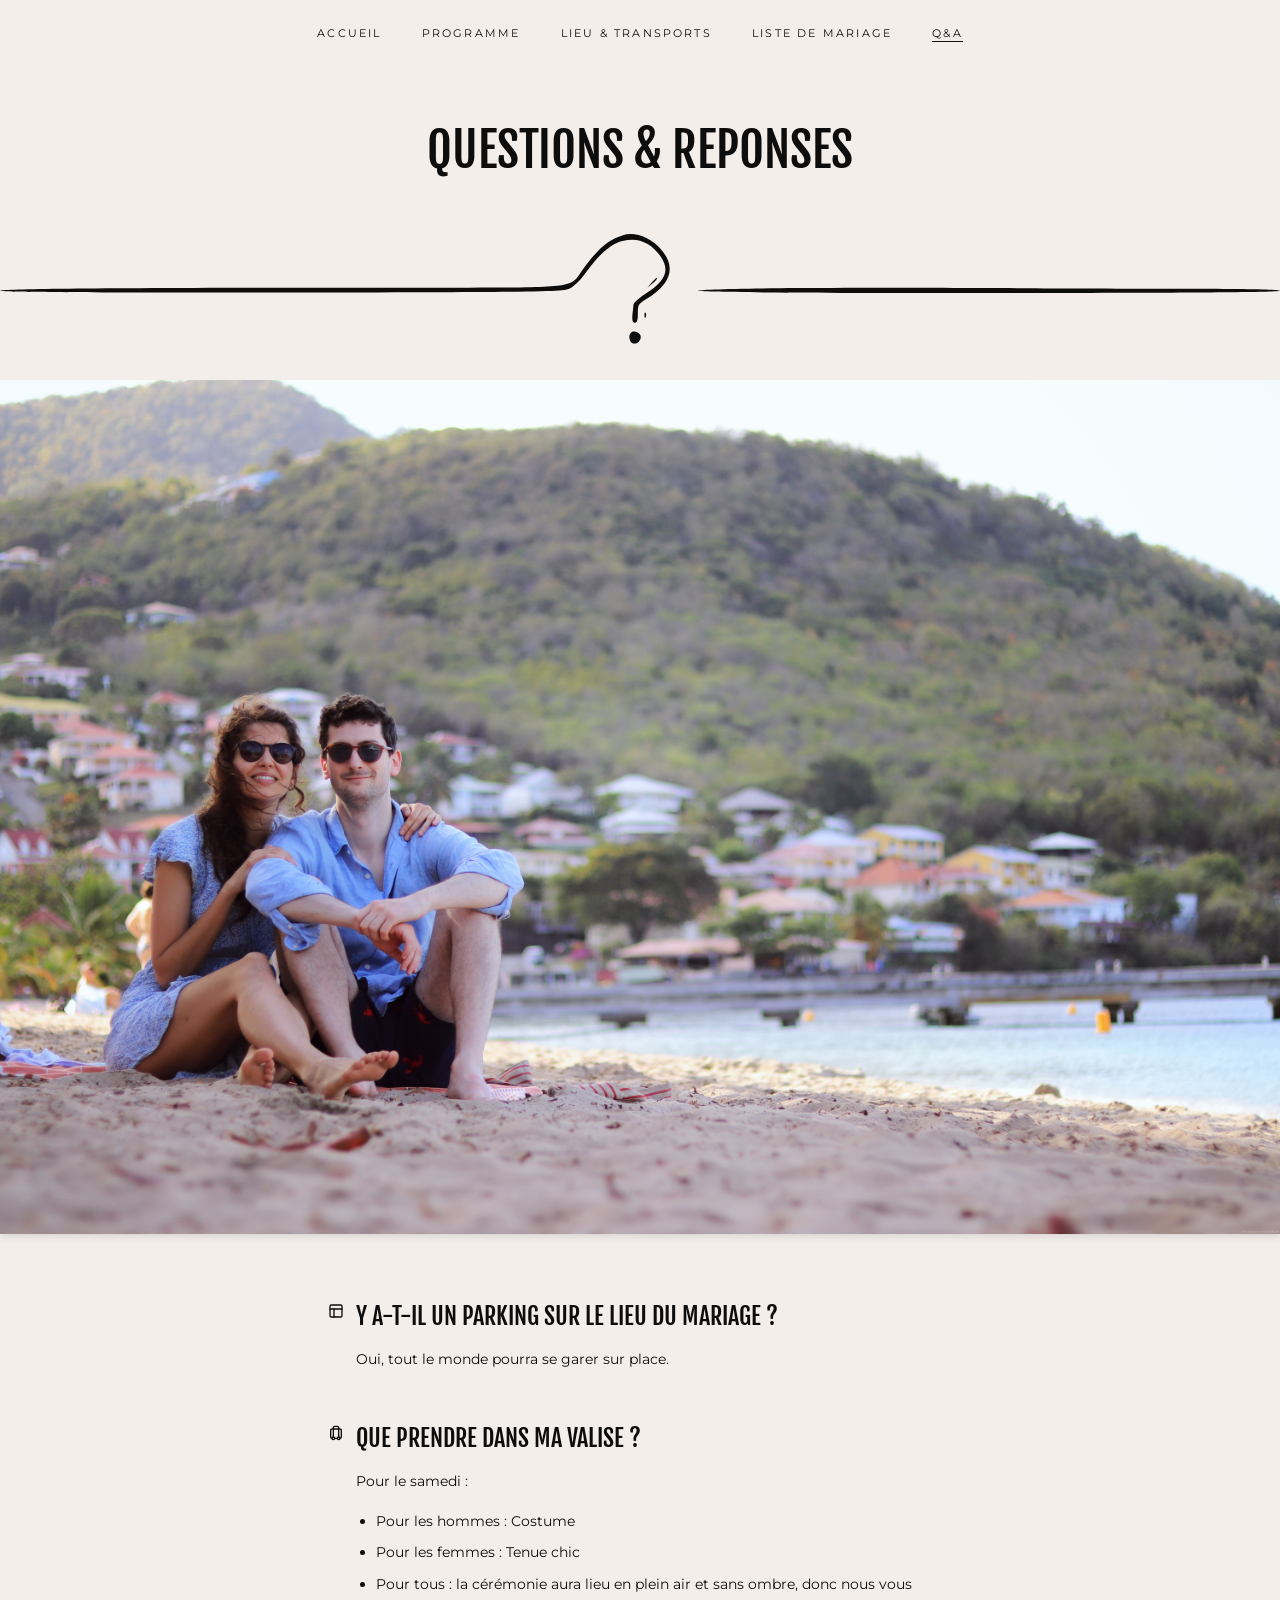
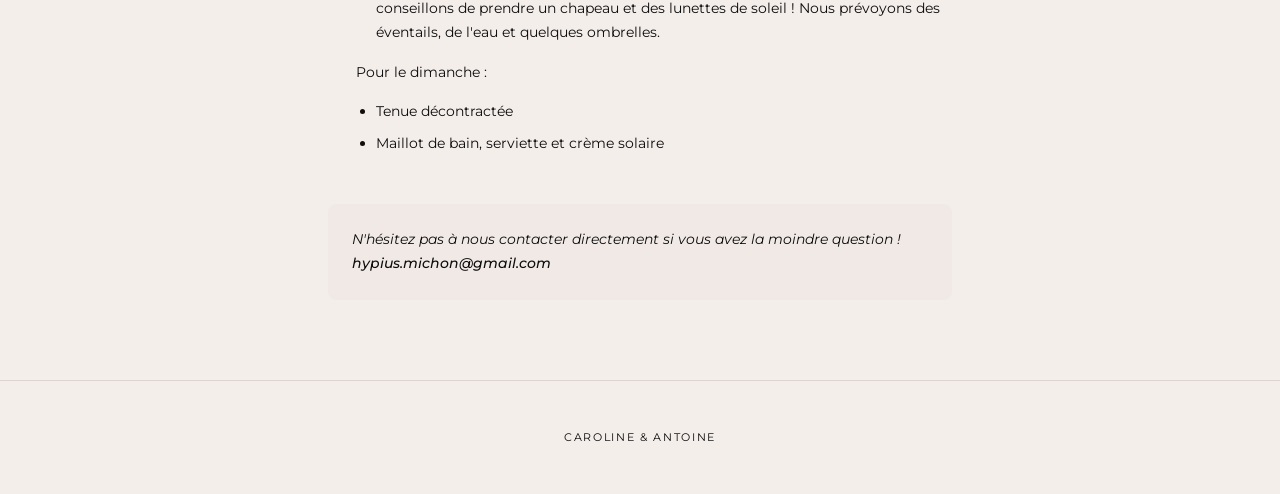
==== commit 8cff16d8: "Merge remote-tracking branch 'origin/main' into update-programme-details # Conflicts: #	faq.html #	p" ====
--- a/faq.html
+++ b/faq.html
@@ -91,7 +91,7 @@
             <ul class="content-list">
               <li>Pour les hommes : Costume</li>
               <li>Pour les femmes : Tenue chic</li>
-              <li>Pour tous : La cérémonie aura lieu en plein air, et nous espérons qu'il fera beau et chaud en ce mois de juillet à Sisteron ! Nous vous recommandons d'apporter lunettes de soleil, crème solaire et chapeau. Nous prévoyons des éventails, de l'eau et quelques ombrelles.</li>
+              <li>Pour tous : la cérémonie aura lieu en plein air et sans ombre, donc nous vous conseillons de prendre un chapeau et des lunettes de soleil ! Nous prévoyons des éventails, de l'eau et quelques ombrelles.</li>
             </ul>
             <p class="mt-4"><span class="highlight">Pour le dimanche :</span></p>
             <ul class="content-list">
@@ -104,7 +104,7 @@
       </div>
 
       <div class="note-box">
-        <p>N'hésitez pas à nous contacter directement si vous avez la moindre question !</p>
+        <p>N'hésitez pas à nous contacter directement si vous avez la moindre question !<br><a href="mailto:hypius.michon@gmail.com" style="font-weight: 500; color: var(--foreground);">hypius.michon@gmail.com</a></p>
       </div>
 
     </div>
